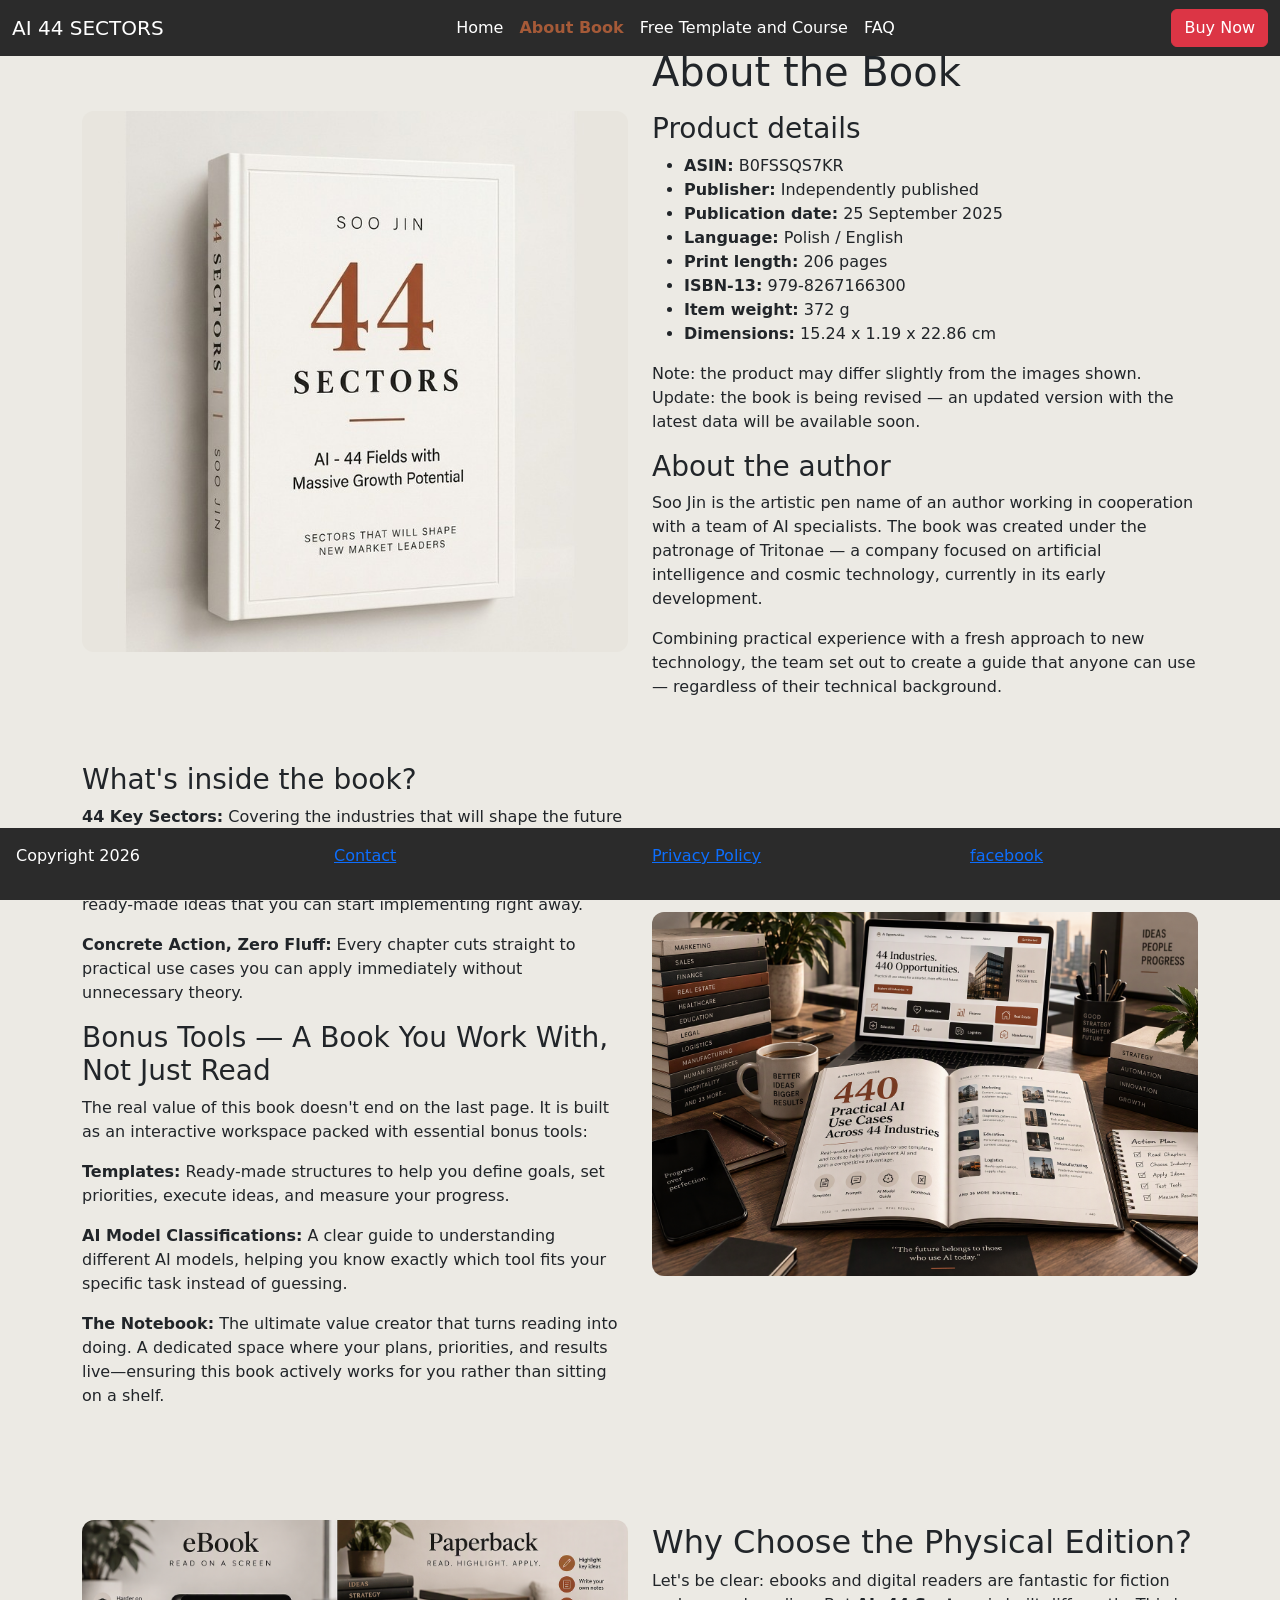
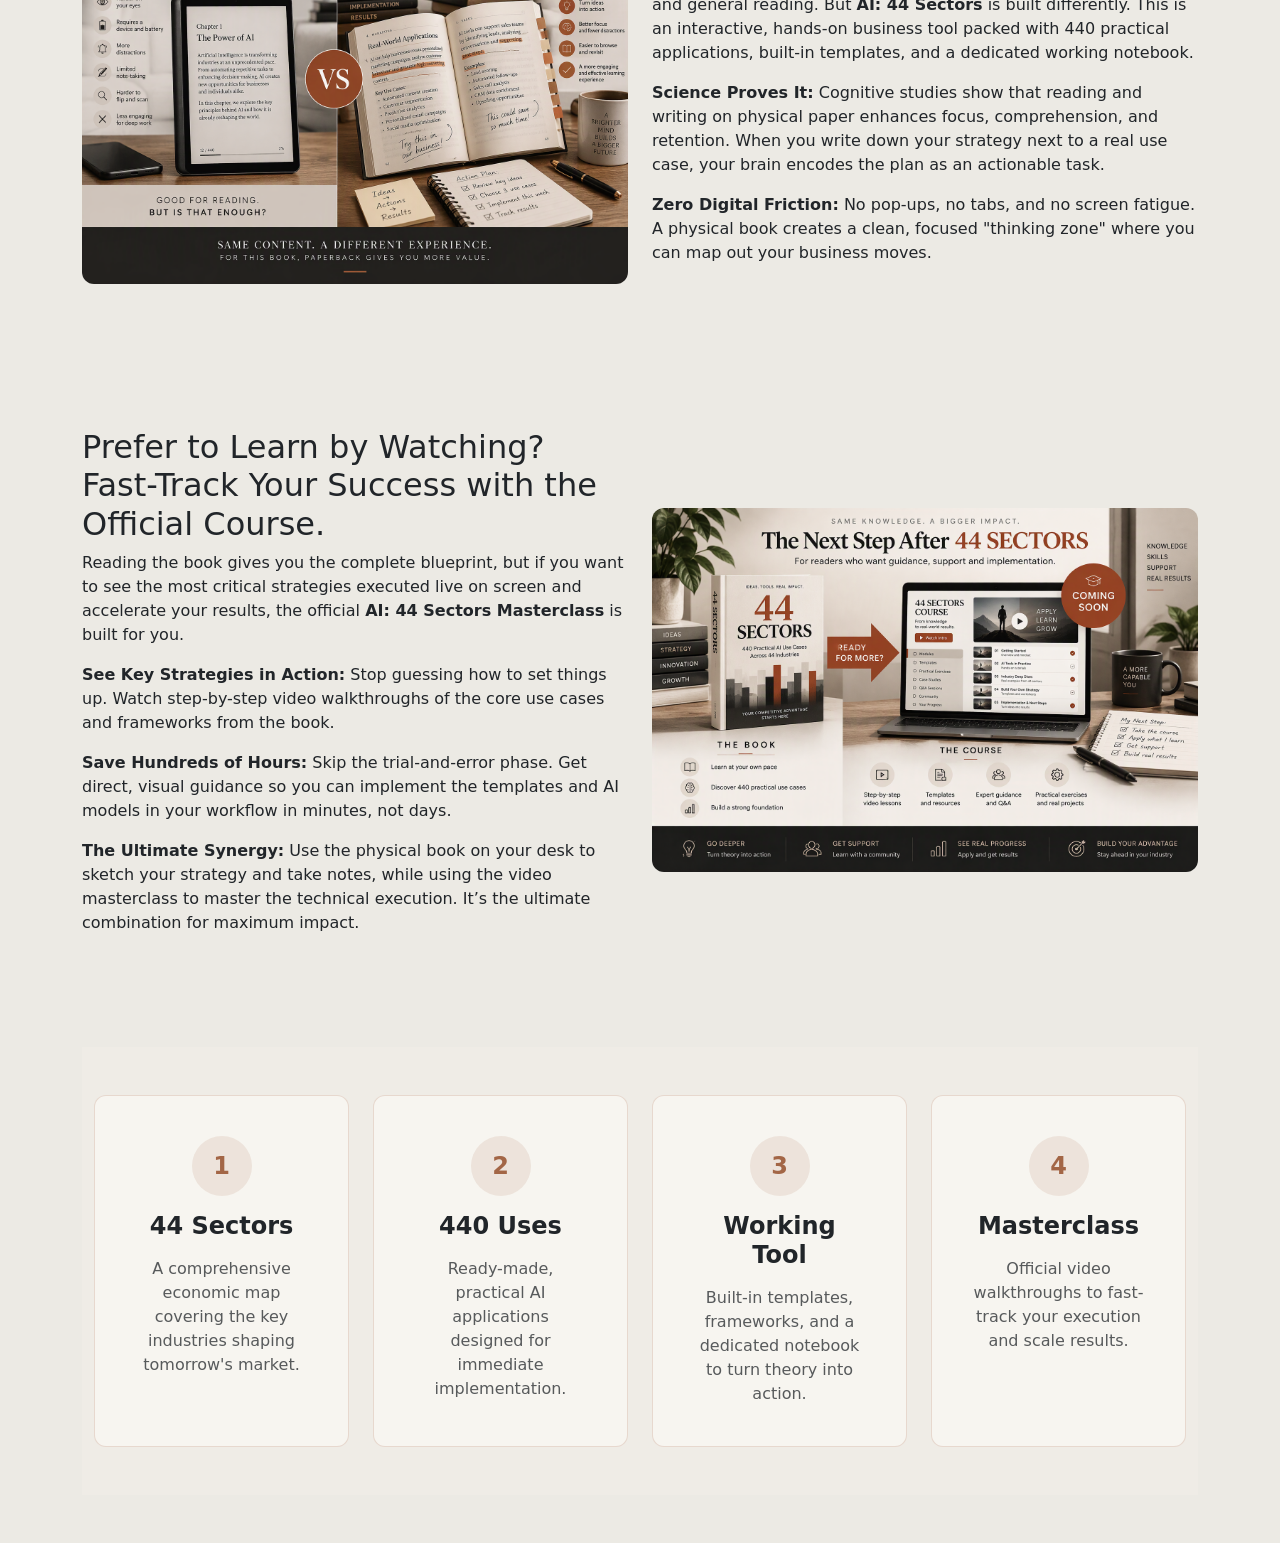
==== about-book.html @ 949e3b6b "add website with subpages" ====
<!doctype html>
<html lang="en">
  <head>
    <meta charset="utf-8" />
    <meta name="viewport" content="width=device-width, initial-scale=1" />
    <title>44 Sectors</title>
    <link rel="stylesheet" href="assets/css/style.css">
    <link href="https://cdn.jsdelivr.net/npm/bootstrap@5.3.9/dist/css/bootstrap.min.css" rel="stylesheet">
    <link rel="stylesheet" href="assets/css/style.css">
  </head>
  <body>
    <header>
      <!-- this is the header of nav bootstrap-->
      <nav class="navbar navbar-expand-lg fixed-top navbar">
        <div class="container-fluid">
          <a class="navbar-brand" href="#">AI 44 SECTORS</a>
          <button
            class="navbar-toggler"
            type="button"
            data-bs-toggle="collapse"
            data-bs-target="#navbarNavAltMarkup"
            aria-controls="navbarNavAltMarkup"
            aria-expanded="false"
            aria-label="Toggle navigation"
          >
            <span class="navbar-toggler-icon"></span>
          </button>
          
          
          <div class="collapse navbar-collapse" id="navbarNavAltMarkup">
            <div class="navbar-nav mx-auto">
              <a class="nav-link" aria-current="page" href="index.html">Home</a>
              <a class="nav-link active" href="about-book.html">About Book</a>
              <a class="nav-link" href="free-template.html">Free Template and Course</a>
              <a class="nav-link" href="faq.html">FAQ</a>
              
            </div>
            <a class="btn btn-danger" href="buynow.html">Buy Now</a>
          </div>
        </div>
      </nav>
    </header>
    <!-- section -->
    <main class="container hero py-5">

  <div class="row align-items-center mb-5">
    <div class="col-12 col-md-6 text-center">
      <img src="assets/images/book777.jpg" alt="44 Sectors" class="hero-img book-zoom rogi-rogi" />
    </div>
    <div class="col-12 col-md-6">
      <h1 class="mb-3">About the Book</h1>
      <h3>Product details</h3>
    <ul class="book-details">
      <li><strong>ASIN:</strong> B0FSSQS7KR</li>
      <li><strong>Publisher:</strong> Independently published</li>
      <li><strong>Publication date:</strong> 25 September 2025</li>
      <li><strong>Language:</strong> Polish / English</li>
      <li><strong>Print length:</strong> 206 pages</li>
      <li><strong>ISBN-13:</strong> 979-8267166300</li>
      <li><strong>Item weight:</strong> 372 g</li>
      <li><strong>Dimensions:</strong> 15.24 x 1.19 x 22.86 cm</li>
    </ul>
    <p class="product-note">
      Note: the product may differ slightly from the images shown. Update: the book
      is being revised — an updated version with the latest data will be available soon.
    </p>
    <h3>About the author</h3>
    <p>
      Soo Jin is the artistic pen name of an author working in cooperation with
      a team of AI specialists. The book was created under the patronage of
      Tritonae — a company focused on artificial intelligence and cosmic
      technology, currently in its early development.
    </p>
    <p>
      Combining practical experience with a fresh approach to new technology,
      the team set out to create a guide that anyone can use — regardless of
      their technical background.
    </p>
    </div>
  </div>

  <!-- BLOK 2: tekst lewo, zdjęcie prawo -->
  <div class="row align-items-center mb-5">
    <div class="col-12 col-md-6 order-2 order-md-1">
      <h3>What's inside the book?</h3>
      <p>
        <strong>44 Key Sectors:</strong> Covering the industries that will shape the
        future and define tomorrow's market leaders.
      </p>
      <p>
        <strong>10 Practical Applications per Sector:</strong> Giving you a total of
        440 ready-made ideas that you can start implementing right away.
      </p>
      <p>
        <strong>Concrete Action, Zero Fluff:</strong> Every chapter cuts straight to
        practical use cases you can apply immediately without unnecessary theory.
      </p>
      <h3>Bonus Tools — A Book You Work With, Not Just Read</h3>
      <p>
        The real value of this book doesn't end on the last page. It is built as an
        interactive workspace packed with essential bonus tools:
      </p>
      <p>
        <strong>Templates:</strong> Ready-made structures to help you define goals,
        set priorities, execute ideas, and measure your progress.
      </p>
      <p>
        <strong>AI Model Classifications:</strong> A clear guide to understanding
        different AI models, helping you know exactly which tool fits your specific
        task instead of guessing.
      </p>
      <p>
        <strong>The Notebook:</strong> The ultimate value creator that turns reading
        into doing. A dedicated space where your plans, priorities, and results
        live—ensuring this book actively works for you rather than sitting on a shelf.
      </p>
    </div>
    <div class="col-12 col-md-6 order-1 order-md-2 text-center">
      <img src="assets/images/book2.png" alt="44 Sectors" class="hero-img book-zoom rogi-rogi" />
    </div>
  </div>

  <!-- BLOK 3: zdjęcie lewo, tekst prawo -->
  <div class="row align-items-center mt-5 mb-5 custom-block">
    <div class="col-12 col-md-6 text-center">
      <img src="assets/images/book3.png" alt="44 Sectors" class="hero-img book-zoom rogi-rogi" />
    </div>
    <div class="col-12 col-md-6">
      <h2>Why Choose the Physical Edition?</h2>
      <p>
        Let's be clear: ebooks and digital readers are fantastic for fiction and general reading. But <strong>AI: 44 Sectors</strong> is built differently. This is an interactive, hands-on business tool packed with 440 practical applications, built-in templates, and a dedicated working notebook.
      </p>
      <p>
        <strong>Science Proves It:</strong> Cognitive studies show that reading and writing on physical paper enhances focus, comprehension, and retention. When you write down your strategy next to a real use case, your brain encodes the plan as an actionable task.
      </p>
      <p>
        <strong>Zero Digital Friction:</strong> No pop-ups, no tabs, and no screen fatigue. A physical book creates a clean, focused "thinking zone" where you can map out your business moves.
      </p>
    </div>
  </div>

  <!-- BLOK 4: tekst lewo, zdjęcie prawo -->

  <div class="row align-items-center mt-5 mb-5 custom-block">
    <div class="col-12 col-md-6 order-2 order-md-1">
      <h2>Prefer to Learn by Watching? Fast-Track Your Success with the Official Course.</h2>
      <p>
        Reading the book gives you the complete blueprint, but if you want to see the most critical strategies executed live on screen and accelerate your results, the official <strong>AI: 44 Sectors Masterclass</strong> is built for you.
      </p>
      <p>
        <strong>See Key Strategies in Action:</strong> Stop guessing how to set things up. Watch step-by-step video walkthroughs of the core use cases and frameworks from the book.
      </p>
      <p>
        <strong>Save Hundreds of Hours:</strong> Skip the trial-and-error phase. Get direct, visual guidance so you can implement the templates and AI models in your workflow in minutes, not days.
      </p>
      <p>
        <strong>The Ultimate Synergy:</strong> Use the physical book on your desk to sketch your strategy and take notes, while using the video masterclass to master the technical execution. It’s the ultimate combination for maximum impact.
      </p>
    </div>
    <div class="col-12 col-md-6 order-1 order-md-2 text-center">
      <img src="assets/images/book4.png" alt="44 Sectors" class="hero-img book-zoom rogi-rogi" />
    </div>
  </div>

  <!-- 4 SEKCJE NA DOLE -->
  <section class="py-5" style="background-color: #efece6;">
  <div class="container">
    <div class="row g-4">
      
      <!-- Box 1 -->
      <div class="col-12 col-md-6 col-lg-3">
        <div class="card h-100 custom-feature-card text-center p-4">
          <div class="card-body d-flex flex-column align-items-center">
            <div class="icon-wrapper mb-3 fs-4 fw-bold">
             1
            </div>
            <h3 class="h4 fw-bold mb-3 text-dark">44 Sectors</h3>
            <p class="card-text text-muted mb-0">
              A comprehensive economic map covering the key industries shaping tomorrow's market.
            </p>
          </div>
        </div>
      </div>

      <!-- Box 2 -->
      <div class="col-12 col-md-6 col-lg-3">
        <div class="card h-100 custom-feature-card text-center p-4">
          <div class="card-body d-flex flex-column align-items-center">
            <div class="icon-wrapper mb-3 fs-4 fw-bold">
              2
            </div>
            <h3 class="h4 fw-bold mb-3 text-dark">440 Uses</h3>
            <p class="card-text text-muted mb-0">
              Ready-made, practical AI applications designed for immediate implementation.
            </p>
          </div>
        </div>
      </div>

      <!-- Box 3 -->
      <div class="col-12 col-md-6 col-lg-3">
        <div class="card h-100 custom-feature-card text-center p-4">
          <div class="card-body d-flex flex-column align-items-center">
            <div class="icon-wrapper mb-3 fs-4 fw-bold">
              3
            </div>
            <h3 class="h4 fw-bold mb-3 text-dark">Working Tool</h3>
            <p class="card-text text-muted mb-0">
              Built-in templates, frameworks, and a dedicated notebook to turn theory into action.
            </p>
          </div>
        </div>
      </div>

      <!-- Box 4 -->
      <div class="col-12 col-md-6 col-lg-3">
        <div class="card h-100 custom-feature-card text-center p-4">
          <div class="card-body d-flex flex-column align-items-center">
            <div class="icon-wrapper mb-3 fs-4 fw-bold">
              4
            </div>
            <h3 class="h4 fw-bold mb-3 text-dark">Masterclass</h3>
            <p class="card-text text-muted mb-0">
              Official video walkthroughs to fast-track your execution and scale results.
            </p>
          </div>
        </div>
      </div>

    </div>
  </div>
</section>

</main>
 

<footer class="footer fixed-bottom">
  <div class="container-fluid p-3">
    <div class="row">
      <div class="col-12 col-md-3"><p>Copyright 2026</p></div>
      <div class="col-12 col-md-3"><p><a href="free-template.html">Contact</a></p></div>
      <div class="col-12 col-md-3"><p><a href="privacypolicy.html">Privacy Policy</a></p></div>
      <div class="col-12 col-md-3"><p><a href="https://facebook.com" target="_blank">facebook</a></p></div>
    </div>
  </div>
</footer>
    <script
      src="https://cdn.jsdelivr.net/npm/bootstrap@5.3.9/dist/js/bootstrap.bundle.min.js"
      integrity="sha384-WyOxWvTyr1QaMPfiPJSv76iReVthorl5uWlFtZPyK0IEB0hGzo9y5Bp9mYanr8Bu"
      crossorigin="anonymous"
    ></script>

  </body>
</html>
---- assets/css/style.css ----
html,
body {
  background: #ECEAE4;
}

body {
  min-height: 100vh;
  display: flex;
  flex-direction: column;
}

/* Navbar */
.navbar {
  --bs-navbar-color: #fff;
  --bs-navbar-brand-color: #fff;
  --bs-navbar-hover-color: #A55A38;
  --bs-navbar-disabled-color: #8a8a8a;
  --bs-navbar-active-color: #fff;  
  background: #2B2B2B;
}
/*logo*/
.navbar-brand,
.navbar-brand:hover,
.navbar-brand:focus {
  color: #fff !important;
}

.navbar-collapse {
  display: flex;
}

.navbar .nav-link.active {
  color: #A55A38;
  font-weight: 600;
}
/* Main */
main {
  flex: 1;
}
main {
  padding-top: 100px;
}
/* narzie kade to tutajmoze sie przyda to jest seci class hero padding: 20px 0; */ 
.hero {
  background: #ECEAE4;
  
}

.hero-text h1 {
  font-size: 2.1rem;
  font-weight: 700;
  margin-bottom: 1rem;
  color: #2B2B2B;
}

.hero-lead {
  font-size: 1.05rem;
  line-height: 1.5;
  color: #2B2B2B;
  max-width: 520px;
}
/* Carousel for all images */
.carousel-item img {
    width: 100%;
    aspect-ratio: 4 / 3;
    object-fit: cover;
}
/* do okraglych rogow slide nice-rogi */
.nice-rogi {
  border-radius: 12px; /* Zaokrąglenie rogów (dobierz wartość do przycisków, np. 8px - 16px) */
  overflow: hidden;    /* Przycina rogi zdjęcia wewnątrz zaokrąglonego boksu */
}


/* old css for hero imag - just rfor remianing the old code in case of need */
.hero-img {
  width: 100%;
  max-width: 220px-280px;
  height: auto;
}
/* PL: margin-top przesuwa kontener na zewnątrz (tu lekko w górę), a padding zmienia wysokość wewnątrz przycisku */
/* EN (UK): margin-top shifts the container externally (slightly up here), while padding adjusts height inside the button */
.hero-actions {
  margin-top: -8px;
}

.hero-btn {
  padding-top: 8px;
  padding-bottom: 8px;
}


.hero-box1 {
  padding-top: 12px;
  padding-bottom: 12px;
}

.hero-box2 {
  background: #ECEAE4;
  color: #2B2B2B;
  padding-top: 12px;
  padding-bottom: 12px;
}

/* section 1*/
.features {
  background: #ab6a4c;
  color: #fff;
  padding: 60px 0 40px;
}

.feature-icon {
  font-size: 2.5rem;
  line-height: 1;
  margin-bottom: 16px;
}

.features h3 {
  font-size: 1.35rem;
  font-weight: 600;
  margin-bottom: 12px;
}

.features p {
  max-width: 300px;
  margin: 0 auto;
  opacity: 0.9;
}

/* seckia 2*/
.benefits {
  background: #2B2B2B;
  color: #fff;
  padding: 70px 0;
}

.benefits-title {
  text-align: center;
  font-size: 1.8rem;
  font-weight: 600;
  line-height: 1.4;
  margin-bottom: 24px;
}

.benefits-line {
  width: 60px;
  height: 2px;
  background: #fff;
  opacity: 0.7;
  margin: 0 auto 60px;
}

.benefit {
  max-width: 600px;
  margin: 0 auto 55px;
  text-align: center;
}

.benefit:last-child {
  margin-bottom: 0;
}

.benefit-icon {
  font-size: 1.6rem;
  line-height: 1;
  margin-bottom: 18px;
  color: #fff;
  opacity: 0.85;
}

.benefit h3 {
  font-size: 1.3rem;
  font-weight: 600;
  margin-bottom: 16px;
}

.benefit p {
  opacity: 0.85;
  line-height: 1.7;
}

/*sekcja 3 */
.fit {
  background: #ECEAE4;
  color: #2B2B2B;
  padding: 70px 0;
}

.fit-title {
  text-align: center;
  font-size: 1.8rem;
  font-weight: 600;
  line-height: 1.4;
  margin-bottom: 24px;
}

.fit-line {
  width: 60px;
  height: 2px;
  background: #A55A38;
  margin: 0 auto 60px;
}

.fit-icon {
  text-align: center;
  margin-bottom: 24px;
  color: #A55A38;
  font-size: 2.6rem;
  font-weight: 700;
  letter-spacing: 2px;
  line-height: 1;
}

.fit h3 {
  text-align: center;
  font-size: 1.25rem;
  font-weight: 600;
  margin-bottom: 28px;
}

.fit ul {
  max-width: 420px;
  margin: 0 auto;
  padding-left: 20px;
}

.fit li {
  margin-bottom: 14px;
  line-height: 1.6;
}
/* sekcja 4 reviews */
/* Sekcja z opiniami czytelników */

.reviews {
  background: #ECEAE4;
  padding: 60px 0 120px;
}

.reviews-title {
  margin-top: -30px;
  margin-bottom: 40px;
}


.review-card {
  background: #fff;
  border-radius: 24px;
  border-top: 6px solid #A55A38;   /* brązowy pasek u góry karty */
  padding: 40px 30px;
  height: 100%;
  min-height: 420px;               /* wyższe karty */
  box-shadow: 0 6px 22px rgba(0, 0, 0, 0.08);
  display: flex;
  flex-direction: column;
  align-items: center;
}

.review-photo {
  width: 90px;                     /* większe zdjęcie */
  height: 90px;
  border-radius: 50%;
  object-fit: cover;
  border: 3px solid #ab6a4c;       /* brązowa obwódka */
  margin-bottom: 20px;
}

.review-text {
  color: #2B2B2B;
  line-height: 1.7;
  font-size: 1.05rem;
  margin-bottom: 22px;
}

.review-author {
  color: #A55A38;
  font-weight: 700;
  margin: auto 0 0;
}

.review-role {
  color: #2B2B2B;
  font-size: 0.9rem;
  opacity: 0.75;
  margin: 0;
}

/* Sekcja z opiniami czytelników */
.jump-box {
  transition: transform 0.3s ease, 
}


.jump-box:hover {
  /* OPCJA 1: Większe uniesienie w górę (np. zamiast -8px dajesz -16px lub -20px) */
  transform: translateY(-26px);
}


/* Footer */
.footer {
  background: #2B2B2B;
  color: #fff;
}

/* Site Buy NOW */
.buy-section {
  padding-top: 30px;
}


/* About-book */
/* create box3 and box4 custom class for about-book.html , for comp and mobile */
.custom-block {
  padding-top: 24px;
  padding-bottom: 24px;
}

@media (min-width: 768px) {
  .custom-block {
    padding-top: 48px;
    padding-bottom: 48px;
  }
}

/* okragle rogi dla ty 4 zdjec */
.rogi-rogi {
 border-radius: 12px; /* Zaokrąglenie rogów (dobierz wartość do przycisków, np. 8px - 16px) */
  overflow: hidden;    /* Przycina rogi zdjęcia wewnątrz zaokrąglonego boksu */
}

/* Subtle zoom effect for book images */
/* transform – odpowiada za przekształcanie elementu, 
np. powiększanie, 
pomniejszanie, obracanie lub przesuwanie. */

/* scale() – określa skalę elementu. 1.0 oznacza 100% 
(oryginalny rozmiar),
 1.06 oznacza 106% (powiększenie o 6%). */

.book-zoom {
    transition: transform 0.4s ease;
    cursor: pointer;
}

.book-zoom:hover {
    transform: scale(1.06);
}

/* for this 4 box on bottom */
.custom-feature-card {
  background-color: #f7f5f0; /* Nieco jaśniejszy odcień od tła sekcji, daje efekt głębi */
  border: 1px solid rgba(163, 102, 70, 0.2); /* Delikatna ramka w kolorze dolnego paska */
  border-radius: 12px;
  transition: transform 0.3s ease, box-shadow 0.3s ease, border-color 0.3s ease;
}

/* Efekt po najechaniu kursorem */
.custom-feature-card:hover {
  transform: translateY(-6px); /* Płynne uniesienie karty w górę */
  background-color: #ffffff;
  border-color: #a36646; /* Wyraźniejszy brąz/terakota z dolnej sekcji */
  box-shadow: 0 12px 24px rgba(45, 45, 45, 0.08);
}

.icon-wrapper {
  width: 60px;
  height: 60px;
  border-radius: 50%;
  background-color: rgba(163, 102, 70, 0.12); /* Subtelne kółko w kolorze akcentu */
  color: #a36646; /* Kolor samej ikony */
  display: flex;
  align-items: center;
  justify-content: center;
  transition: background-color 0.3s ease, color 0.3s ease;
}

.custom-feature-card:hover .icon-wrapper {
  background-color: #a36646;
  color: #ffffff;
}
---- assets/css/style.css ----
html,
body {
  background: #ECEAE4;
}

body {
  min-height: 100vh;
  display: flex;
  flex-direction: column;
}

/* Navbar */
.navbar {
  --bs-navbar-color: #fff;
  --bs-navbar-brand-color: #fff;
  --bs-navbar-hover-color: #A55A38;
  --bs-navbar-disabled-color: #8a8a8a;
  --bs-navbar-active-color: #fff;  
  background: #2B2B2B;
}
/*logo*/
.navbar-brand,
.navbar-brand:hover,
.navbar-brand:focus {
  color: #fff !important;
}

.navbar-collapse {
  display: flex;
}

.navbar .nav-link.active {
  color: #A55A38;
  font-weight: 600;
}
/* Main */
main {
  flex: 1;
}
main {
  padding-top: 100px;
}
/* narzie kade to tutajmoze sie przyda to jest seci class hero padding: 20px 0; */ 
.hero {
  background: #ECEAE4;
  
}

.hero-text h1 {
  font-size: 2.1rem;
  font-weight: 700;
  margin-bottom: 1rem;
  color: #2B2B2B;
}

.hero-lead {
  font-size: 1.05rem;
  line-height: 1.5;
  color: #2B2B2B;
  max-width: 520px;
}
/* Carousel for all images */
.carousel-item img {
    width: 100%;
    aspect-ratio: 4 / 3;
    object-fit: cover;
}
/* do okraglych rogow slide nice-rogi */
.nice-rogi {
  border-radius: 12px; /* Zaokrąglenie rogów (dobierz wartość do przycisków, np. 8px - 16px) */
  overflow: hidden;    /* Przycina rogi zdjęcia wewnątrz zaokrąglonego boksu */
}


/* old css for hero imag - just rfor remianing the old code in case of need */
.hero-img {
  width: 100%;
  max-width: 220px-280px;
  height: auto;
}
/* PL: margin-top przesuwa kontener na zewnątrz (tu lekko w górę), a padding zmienia wysokość wewnątrz przycisku */
/* EN (UK): margin-top shifts the container externally (slightly up here), while padding adjusts height inside the button */
.hero-actions {
  margin-top: -8px;
}

.hero-btn {
  padding-top: 8px;
  padding-bottom: 8px;
}


.hero-box1 {
  padding-top: 12px;
  padding-bottom: 12px;
}

.hero-box2 {
  background: #ECEAE4;
  color: #2B2B2B;
  padding-top: 12px;
  padding-bottom: 12px;
}

/* section 1*/
.features {
  background: #ab6a4c;
  color: #fff;
  padding: 60px 0 40px;
}

.feature-icon {
  font-size: 2.5rem;
  line-height: 1;
  margin-bottom: 16px;
}

.features h3 {
  font-size: 1.35rem;
  font-weight: 600;
  margin-bottom: 12px;
}

.features p {
  max-width: 300px;
  margin: 0 auto;
  opacity: 0.9;
}

/* seckia 2*/
.benefits {
  background: #2B2B2B;
  color: #fff;
  padding: 70px 0;
}

.benefits-title {
  text-align: center;
  font-size: 1.8rem;
  font-weight: 600;
  line-height: 1.4;
  margin-bottom: 24px;
}

.benefits-line {
  width: 60px;
  height: 2px;
  background: #fff;
  opacity: 0.7;
  margin: 0 auto 60px;
}

.benefit {
  max-width: 600px;
  margin: 0 auto 55px;
  text-align: center;
}

.benefit:last-child {
  margin-bottom: 0;
}

.benefit-icon {
  font-size: 1.6rem;
  line-height: 1;
  margin-bottom: 18px;
  color: #fff;
  opacity: 0.85;
}

.benefit h3 {
  font-size: 1.3rem;
  font-weight: 600;
  margin-bottom: 16px;
}

.benefit p {
  opacity: 0.85;
  line-height: 1.7;
}

/*sekcja 3 */
.fit {
  background: #ECEAE4;
  color: #2B2B2B;
  padding: 70px 0;
}

.fit-title {
  text-align: center;
  font-size: 1.8rem;
  font-weight: 600;
  line-height: 1.4;
  margin-bottom: 24px;
}

.fit-line {
  width: 60px;
  height: 2px;
  background: #A55A38;
  margin: 0 auto 60px;
}

.fit-icon {
  text-align: center;
  margin-bottom: 24px;
  color: #A55A38;
  font-size: 2.6rem;
  font-weight: 700;
  letter-spacing: 2px;
  line-height: 1;
}

.fit h3 {
  text-align: center;
  font-size: 1.25rem;
  font-weight: 600;
  margin-bottom: 28px;
}

.fit ul {
  max-width: 420px;
  margin: 0 auto;
  padding-left: 20px;
}

.fit li {
  margin-bottom: 14px;
  line-height: 1.6;
}
/* sekcja 4 reviews */
/* Sekcja z opiniami czytelników */

.reviews {
  background: #ECEAE4;
  padding: 60px 0 120px;
}

.reviews-title {
  margin-top: -30px;
  margin-bottom: 40px;
}


.review-card {
  background: #fff;
  border-radius: 24px;
  border-top: 6px solid #A55A38;   /* brązowy pasek u góry karty */
  padding: 40px 30px;
  height: 100%;
  min-height: 420px;               /* wyższe karty */
  box-shadow: 0 6px 22px rgba(0, 0, 0, 0.08);
  display: flex;
  flex-direction: column;
  align-items: center;
}

.review-photo {
  width: 90px;                     /* większe zdjęcie */
  height: 90px;
  border-radius: 50%;
  object-fit: cover;
  border: 3px solid #ab6a4c;       /* brązowa obwódka */
  margin-bottom: 20px;
}

.review-text {
  color: #2B2B2B;
  line-height: 1.7;
  font-size: 1.05rem;
  margin-bottom: 22px;
}

.review-author {
  color: #A55A38;
  font-weight: 700;
  margin: auto 0 0;
}

.review-role {
  color: #2B2B2B;
  font-size: 0.9rem;
  opacity: 0.75;
  margin: 0;
}

/* Sekcja z opiniami czytelników */
.jump-box {
  transition: transform 0.3s ease, 
}


.jump-box:hover {
  /* OPCJA 1: Większe uniesienie w górę (np. zamiast -8px dajesz -16px lub -20px) */
  transform: translateY(-26px);
}


/* Footer */
.footer {
  background: #2B2B2B;
  color: #fff;
}

/* Site Buy NOW */
.buy-section {
  padding-top: 30px;
}


/* About-book */
/* create box3 and box4 custom class for about-book.html , for comp and mobile */
.custom-block {
  padding-top: 24px;
  padding-bottom: 24px;
}

@media (min-width: 768px) {
  .custom-block {
    padding-top: 48px;
    padding-bottom: 48px;
  }
}

/* okragle rogi dla ty 4 zdjec */
.rogi-rogi {
 border-radius: 12px; /* Zaokrąglenie rogów (dobierz wartość do przycisków, np. 8px - 16px) */
  overflow: hidden;    /* Przycina rogi zdjęcia wewnątrz zaokrąglonego boksu */
}

/* Subtle zoom effect for book images */
/* transform – odpowiada za przekształcanie elementu, 
np. powiększanie, 
pomniejszanie, obracanie lub przesuwanie. */

/* scale() – określa skalę elementu. 1.0 oznacza 100% 
(oryginalny rozmiar),
 1.06 oznacza 106% (powiększenie o 6%). */

.book-zoom {
    transition: transform 0.4s ease;
    cursor: pointer;
}

.book-zoom:hover {
    transform: scale(1.06);
}

/* for this 4 box on bottom */
.custom-feature-card {
  background-color: #f7f5f0; /* Nieco jaśniejszy odcień od tła sekcji, daje efekt głębi */
  border: 1px solid rgba(163, 102, 70, 0.2); /* Delikatna ramka w kolorze dolnego paska */
  border-radius: 12px;
  transition: transform 0.3s ease, box-shadow 0.3s ease, border-color 0.3s ease;
}

/* Efekt po najechaniu kursorem */
.custom-feature-card:hover {
  transform: translateY(-6px); /* Płynne uniesienie karty w górę */
  background-color: #ffffff;
  border-color: #a36646; /* Wyraźniejszy brąz/terakota z dolnej sekcji */
  box-shadow: 0 12px 24px rgba(45, 45, 45, 0.08);
}

.icon-wrapper {
  width: 60px;
  height: 60px;
  border-radius: 50%;
  background-color: rgba(163, 102, 70, 0.12); /* Subtelne kółko w kolorze akcentu */
  color: #a36646; /* Kolor samej ikony */
  display: flex;
  align-items: center;
  justify-content: center;
  transition: background-color 0.3s ease, color 0.3s ease;
}

.custom-feature-card:hover .icon-wrapper {
  background-color: #a36646;
  color: #ffffff;
}
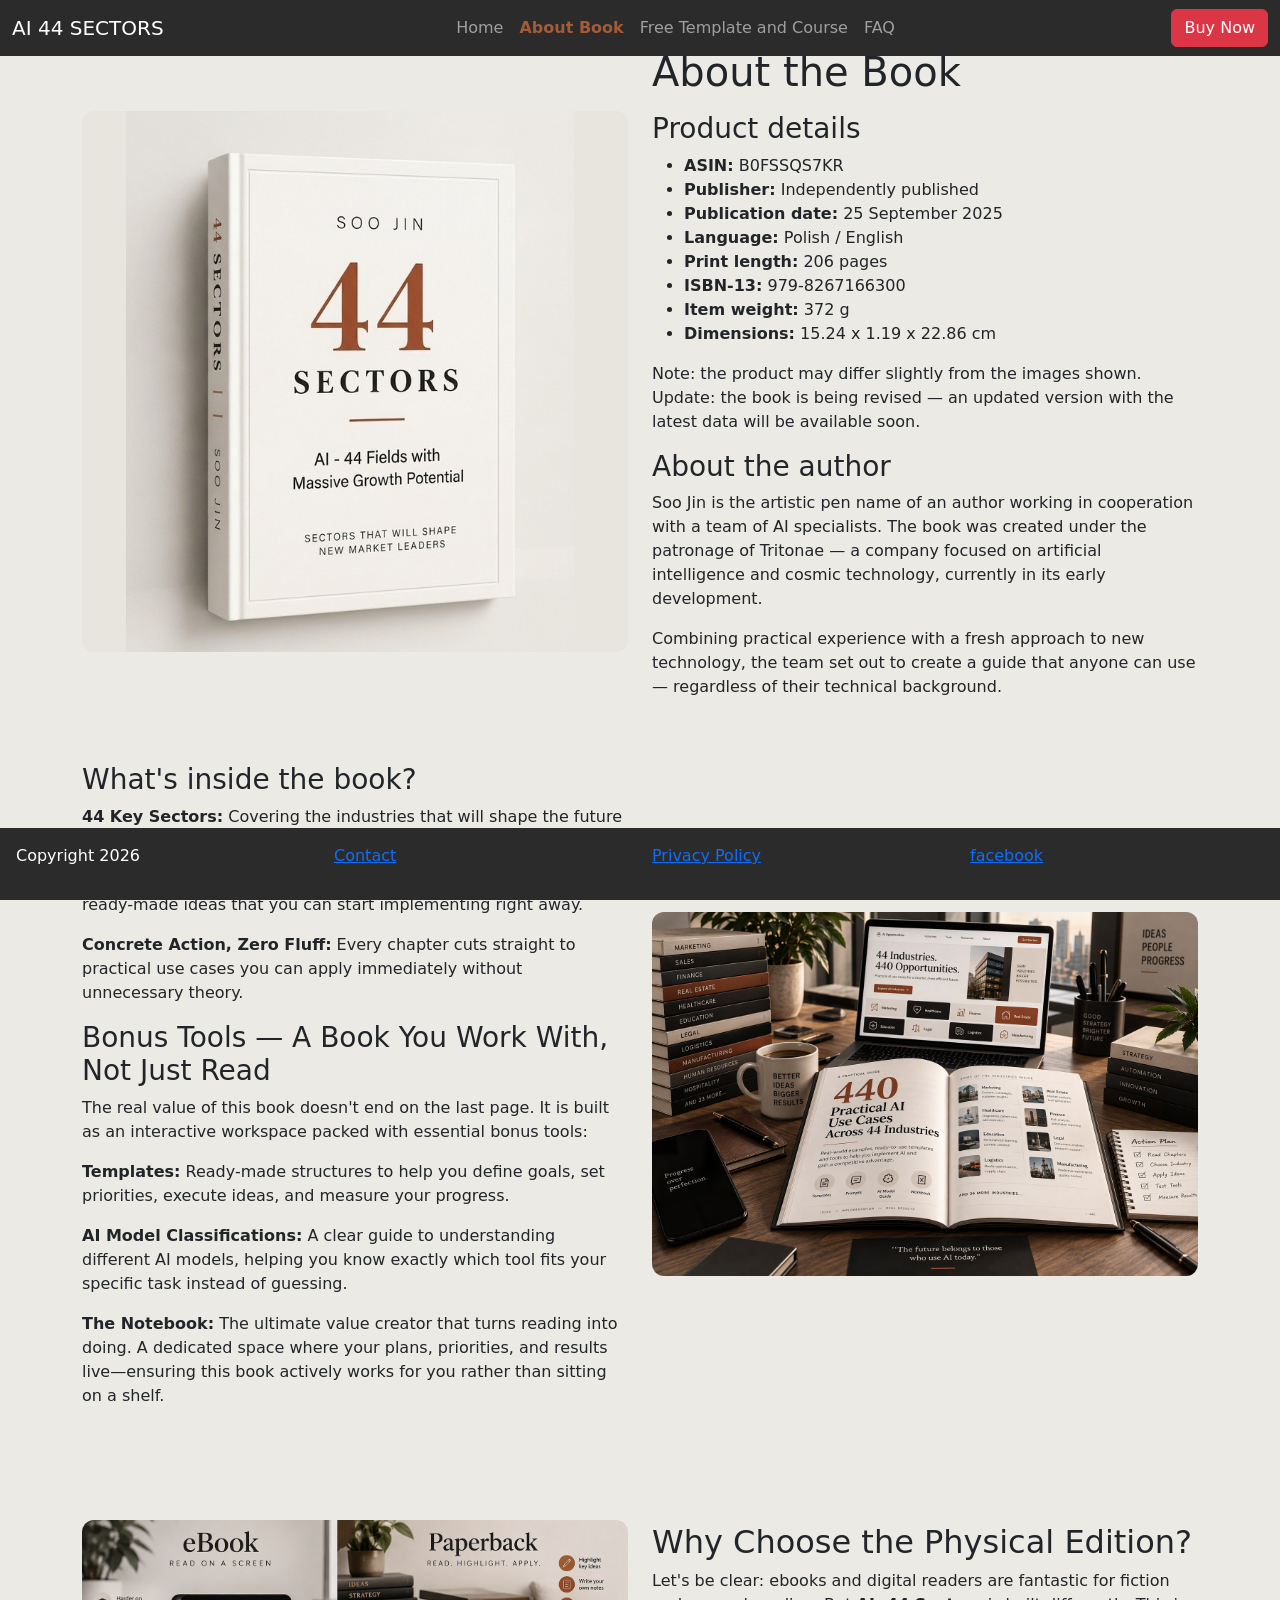
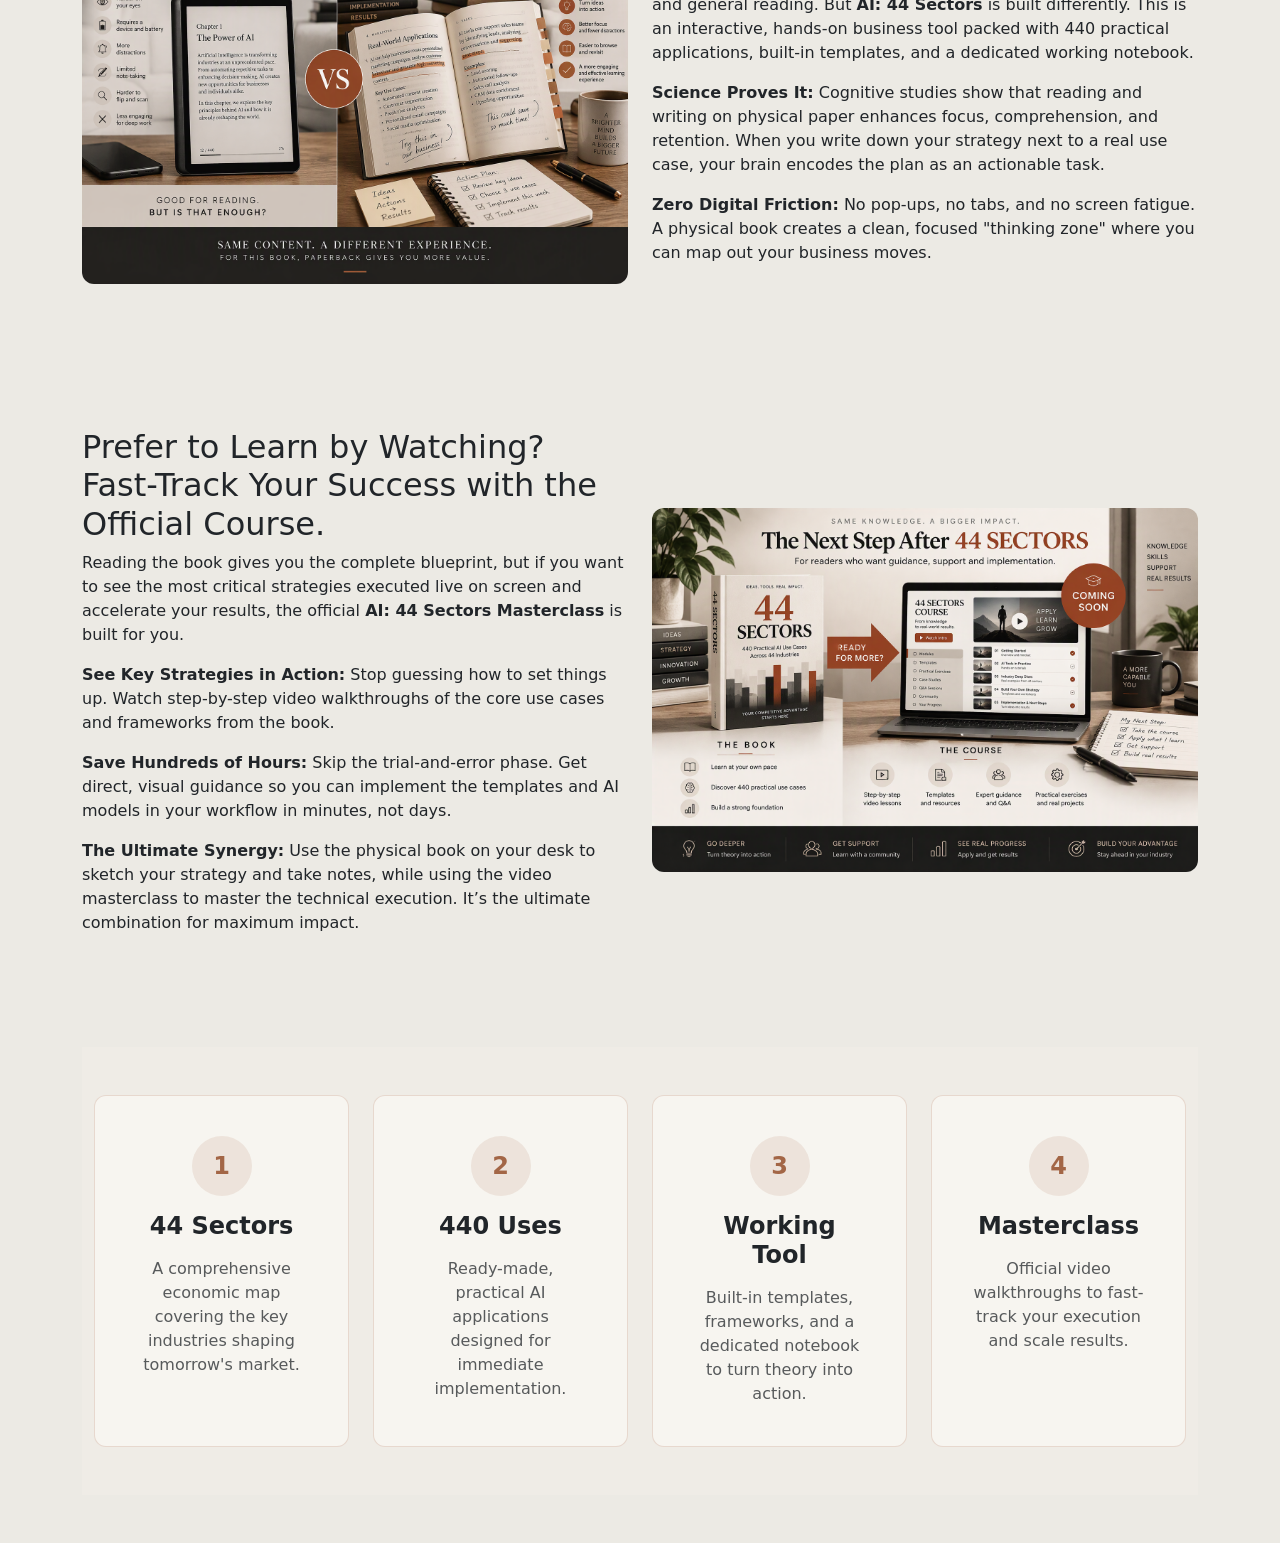
==== commit 06e0288b: "fix padding modile" ====
--- a/about-book.html
+++ b/about-book.html
@@ -11,7 +11,7 @@
   <body>
     <header>
       <!-- this is the header of nav bootstrap-->
-      <nav class="navbar navbar-expand-lg fixed-top navbar">
+      <nav class="navbar navbar-expand-lg fixed-top" data-bs-theme="dark">
         <div class="container-fluid">
           <a class="navbar-brand" href="#">AI 44 SECTORS</a>
           <button
--- a/assets/css/style.css
+++ b/assets/css/style.css
@@ -8,6 +8,20 @@
   display: flex;
   flex-direction: column;
 }
+
+
+@media (max-width: 767.98px) {
+  body {
+    padding-bottom: 120px;
+  }
+}
+/* padding do policy */
+.notice-end {
+  padding-bottom: 20px;
+}
+
+
+
 
 /* Navbar */
 .navbar {
@@ -18,6 +32,7 @@
   --bs-navbar-active-color: #fff;  
   background: #2B2B2B;
 }
+
 /*logo*/
 .navbar-brand,
 .navbar-brand:hover,
@@ -33,17 +48,19 @@
   color: #A55A38;
   font-weight: 600;
 }
+
 /* Main */
 main {
   flex: 1;
 }
+
 main {
   padding-top: 100px;
 }
+
 /* narzie kade to tutajmoze sie przyda to jest seci class hero padding: 20px 0; */ 
 .hero {
   background: #ECEAE4;
-  
 }
 
 .hero-text h1 {
@@ -59,18 +76,19 @@
   color: #2B2B2B;
   max-width: 520px;
 }
+
 /* Carousel for all images */
 .carousel-item img {
-    width: 100%;
-    aspect-ratio: 4 / 3;
-    object-fit: cover;
-}
+  width: 100%;
+  aspect-ratio: 4 / 3;
+  object-fit: cover;
+}
+
 /* do okraglych rogow slide nice-rogi */
 .nice-rogi {
   border-radius: 12px; /* Zaokrąglenie rogów (dobierz wartość do przycisków, np. 8px - 16px) */
   overflow: hidden;    /* Przycina rogi zdjęcia wewnątrz zaokrąglonego boksu */
 }
-
 
 /* old css for hero imag - just rfor remianing the old code in case of need */
 .hero-img {
@@ -78,6 +96,7 @@
   max-width: 220px-280px;
   height: auto;
 }
+
 /* PL: margin-top przesuwa kontener na zewnątrz (tu lekko w górę), a padding zmienia wysokość wewnątrz przycisku */
 /* EN (UK): margin-top shifts the container externally (slightly up here), while padding adjusts height inside the button */
 .hero-actions {
@@ -88,7 +107,6 @@
   padding-top: 8px;
   padding-bottom: 8px;
 }
-
 
 .hero-box1 {
   padding-top: 12px;
@@ -228,9 +246,9 @@
   margin-bottom: 14px;
   line-height: 1.6;
 }
+
 /* sekcja 4 reviews */
 /* Sekcja z opiniami czytelników */
-
 .reviews {
   background: #ECEAE4;
   padding: 60px 0 120px;
@@ -240,7 +258,6 @@
   margin-top: -30px;
   margin-bottom: 40px;
 }
-
 
 .review-card {
   background: #fff;
@@ -286,15 +303,13 @@
 
 /* Sekcja z opiniami czytelników */
 .jump-box {
-  transition: transform 0.3s ease, 
-}
-
+  transition: transform 0.3s ease;
+}
 
 .jump-box:hover {
   /* OPCJA 1: Większe uniesienie w górę (np. zamiast -8px dajesz -16px lub -20px) */
   transform: translateY(-26px);
 }
-
 
 /* Footer */
 .footer {
@@ -306,7 +321,6 @@
 .buy-section {
   padding-top: 30px;
 }
-
 
 /* About-book */
 /* create box3 and box4 custom class for about-book.html , for comp and mobile */
@@ -324,7 +338,7 @@
 
 /* okragle rogi dla ty 4 zdjec */
 .rogi-rogi {
- border-radius: 12px; /* Zaokrąglenie rogów (dobierz wartość do przycisków, np. 8px - 16px) */
+  border-radius: 12px; /* Zaokrąglenie rogów (dobierz wartość do przycisków, np. 8px - 16px) */
   overflow: hidden;    /* Przycina rogi zdjęcia wewnątrz zaokrąglonego boksu */
 }
 
@@ -336,14 +350,13 @@
 /* scale() – określa skalę elementu. 1.0 oznacza 100% 
 (oryginalny rozmiar),
  1.06 oznacza 106% (powiększenie o 6%). */
-
 .book-zoom {
-    transition: transform 0.4s ease;
-    cursor: pointer;
+  transition: transform 0.4s ease;
+  cursor: pointer;
 }
 
 .book-zoom:hover {
-    transform: scale(1.06);
+  transform: scale(1.06);
 }
 
 /* for this 4 box on bottom */
@@ -377,4 +390,4 @@
 .custom-feature-card:hover .icon-wrapper {
   background-color: #a36646;
   color: #ffffff;
-}+}
--- a/assets/css/style.css
+++ b/assets/css/style.css
@@ -8,6 +8,20 @@
   display: flex;
   flex-direction: column;
 }
+
+
+@media (max-width: 767.98px) {
+  body {
+    padding-bottom: 120px;
+  }
+}
+/* padding do policy */
+.notice-end {
+  padding-bottom: 20px;
+}
+
+
+
 
 /* Navbar */
 .navbar {
@@ -18,6 +32,7 @@
   --bs-navbar-active-color: #fff;  
   background: #2B2B2B;
 }
+
 /*logo*/
 .navbar-brand,
 .navbar-brand:hover,
@@ -33,17 +48,19 @@
   color: #A55A38;
   font-weight: 600;
 }
+
 /* Main */
 main {
   flex: 1;
 }
+
 main {
   padding-top: 100px;
 }
+
 /* narzie kade to tutajmoze sie przyda to jest seci class hero padding: 20px 0; */ 
 .hero {
   background: #ECEAE4;
-  
 }
 
 .hero-text h1 {
@@ -59,18 +76,19 @@
   color: #2B2B2B;
   max-width: 520px;
 }
+
 /* Carousel for all images */
 .carousel-item img {
-    width: 100%;
-    aspect-ratio: 4 / 3;
-    object-fit: cover;
-}
+  width: 100%;
+  aspect-ratio: 4 / 3;
+  object-fit: cover;
+}
+
 /* do okraglych rogow slide nice-rogi */
 .nice-rogi {
   border-radius: 12px; /* Zaokrąglenie rogów (dobierz wartość do przycisków, np. 8px - 16px) */
   overflow: hidden;    /* Przycina rogi zdjęcia wewnątrz zaokrąglonego boksu */
 }
-
 
 /* old css for hero imag - just rfor remianing the old code in case of need */
 .hero-img {
@@ -78,6 +96,7 @@
   max-width: 220px-280px;
   height: auto;
 }
+
 /* PL: margin-top przesuwa kontener na zewnątrz (tu lekko w górę), a padding zmienia wysokość wewnątrz przycisku */
 /* EN (UK): margin-top shifts the container externally (slightly up here), while padding adjusts height inside the button */
 .hero-actions {
@@ -88,7 +107,6 @@
   padding-top: 8px;
   padding-bottom: 8px;
 }
-
 
 .hero-box1 {
   padding-top: 12px;
@@ -228,9 +246,9 @@
   margin-bottom: 14px;
   line-height: 1.6;
 }
+
 /* sekcja 4 reviews */
 /* Sekcja z opiniami czytelników */
-
 .reviews {
   background: #ECEAE4;
   padding: 60px 0 120px;
@@ -240,7 +258,6 @@
   margin-top: -30px;
   margin-bottom: 40px;
 }
-
 
 .review-card {
   background: #fff;
@@ -286,15 +303,13 @@
 
 /* Sekcja z opiniami czytelników */
 .jump-box {
-  transition: transform 0.3s ease, 
-}
-
+  transition: transform 0.3s ease;
+}
 
 .jump-box:hover {
   /* OPCJA 1: Większe uniesienie w górę (np. zamiast -8px dajesz -16px lub -20px) */
   transform: translateY(-26px);
 }
-
 
 /* Footer */
 .footer {
@@ -306,7 +321,6 @@
 .buy-section {
   padding-top: 30px;
 }
-
 
 /* About-book */
 /* create box3 and box4 custom class for about-book.html , for comp and mobile */
@@ -324,7 +338,7 @@
 
 /* okragle rogi dla ty 4 zdjec */
 .rogi-rogi {
- border-radius: 12px; /* Zaokrąglenie rogów (dobierz wartość do przycisków, np. 8px - 16px) */
+  border-radius: 12px; /* Zaokrąglenie rogów (dobierz wartość do przycisków, np. 8px - 16px) */
   overflow: hidden;    /* Przycina rogi zdjęcia wewnątrz zaokrąglonego boksu */
 }
 
@@ -336,14 +350,13 @@
 /* scale() – określa skalę elementu. 1.0 oznacza 100% 
 (oryginalny rozmiar),
  1.06 oznacza 106% (powiększenie o 6%). */
-
 .book-zoom {
-    transition: transform 0.4s ease;
-    cursor: pointer;
+  transition: transform 0.4s ease;
+  cursor: pointer;
 }
 
 .book-zoom:hover {
-    transform: scale(1.06);
+  transform: scale(1.06);
 }
 
 /* for this 4 box on bottom */
@@ -377,4 +390,4 @@
 .custom-feature-card:hover .icon-wrapper {
   background-color: #a36646;
   color: #ffffff;
-}+}
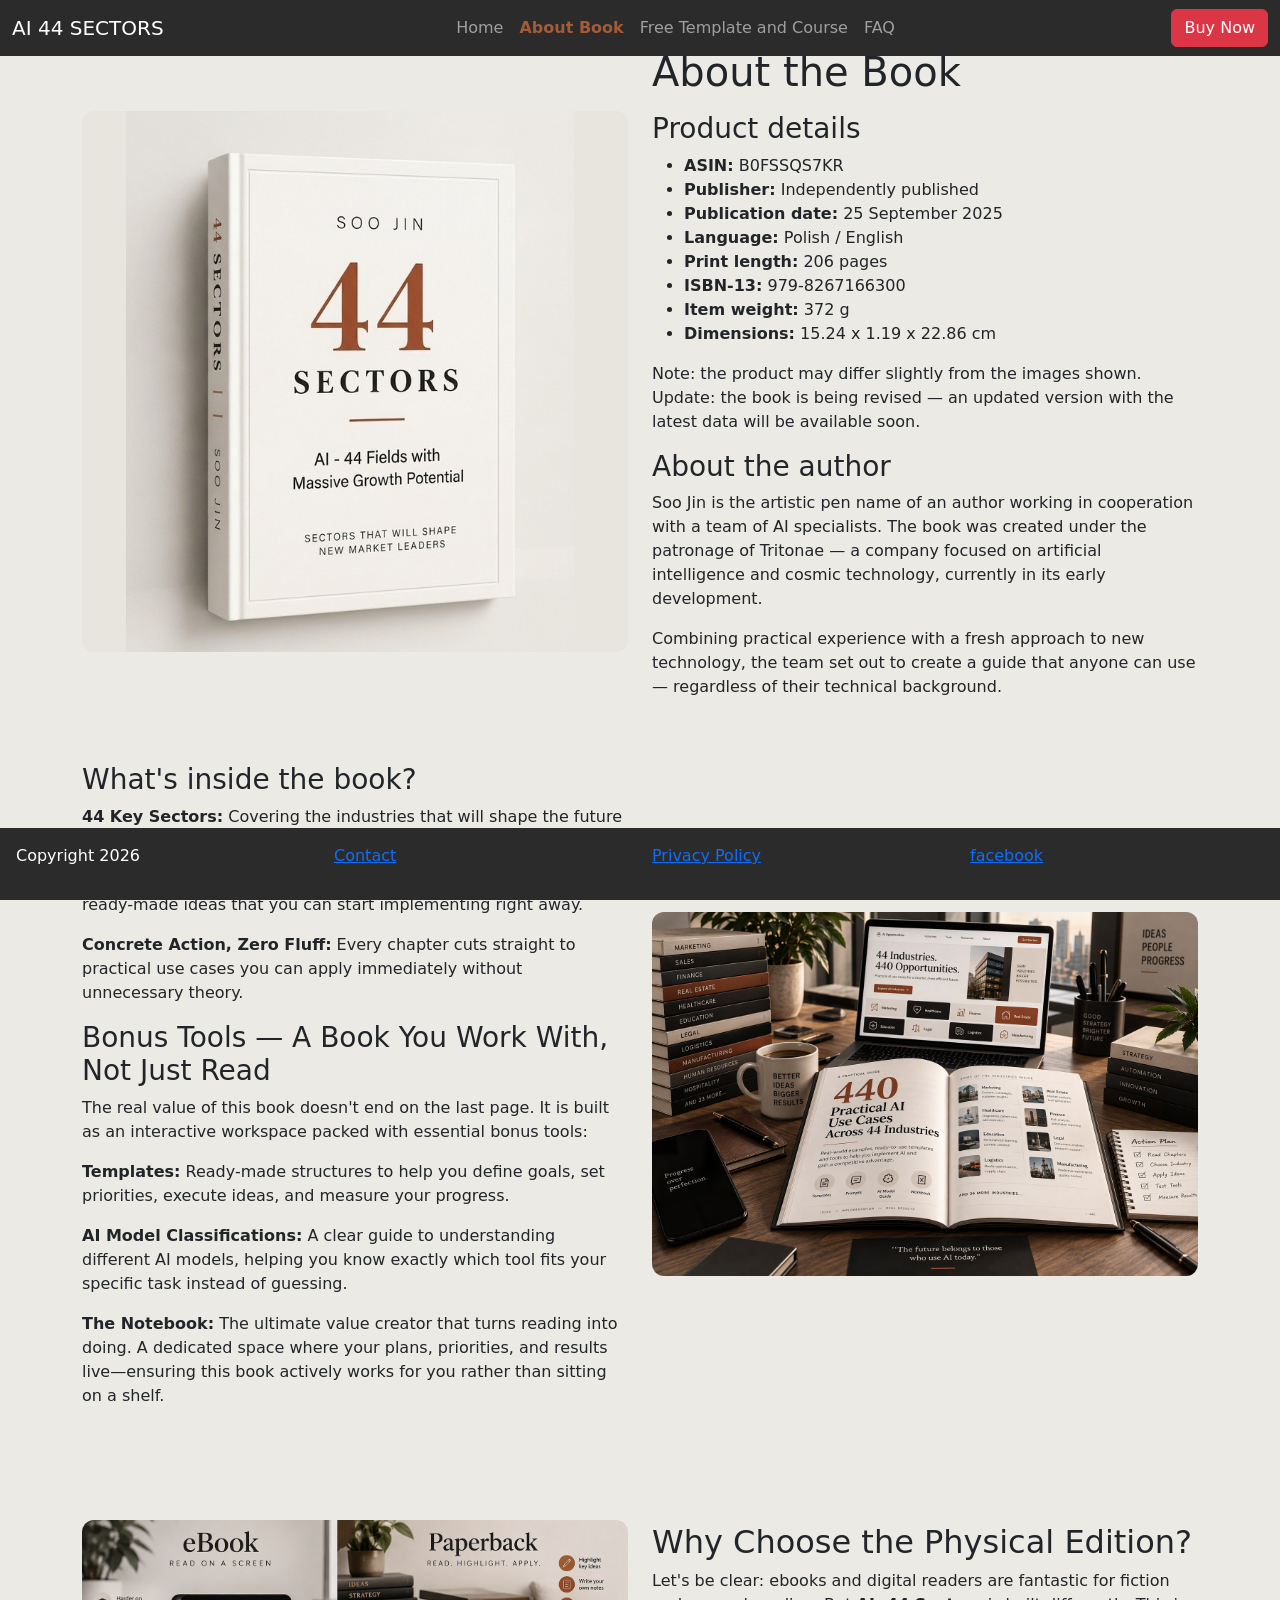
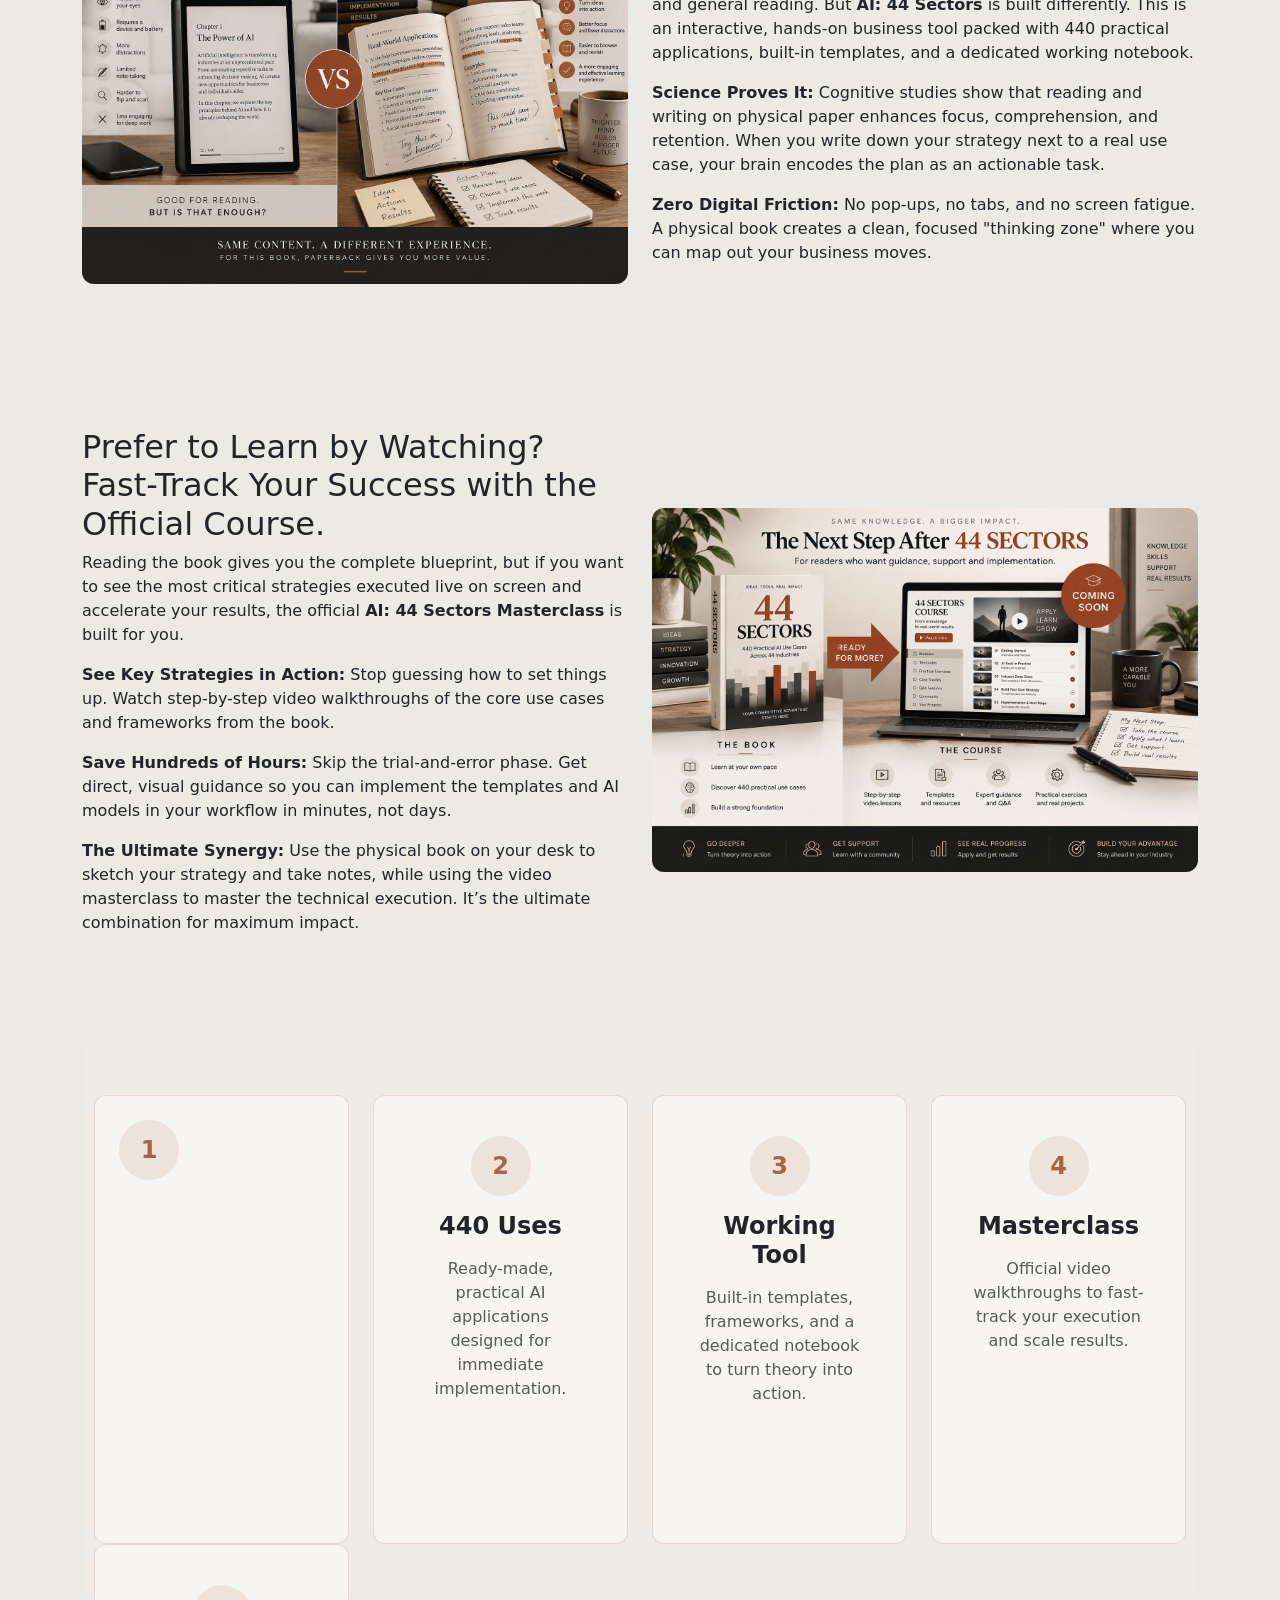
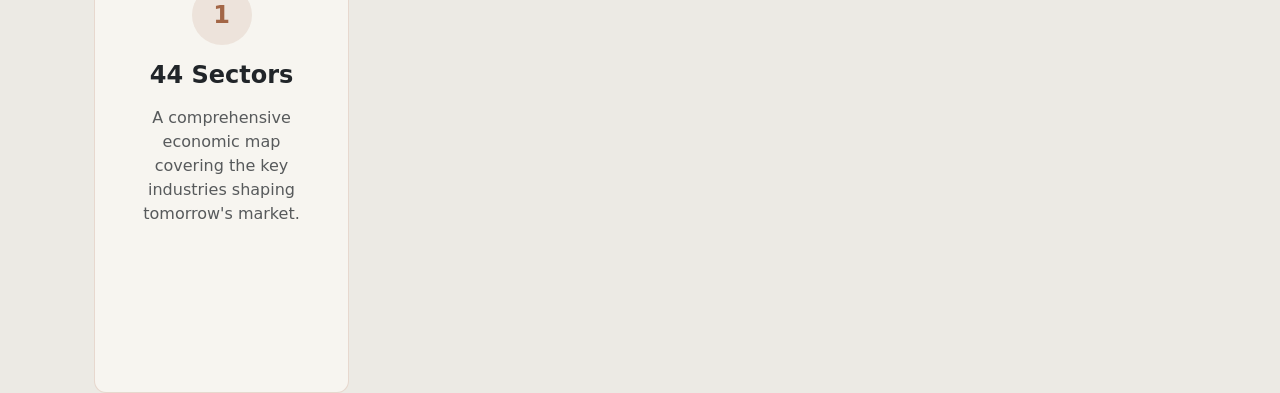
==== commit 6571482c: "add coment to all pages" ====
--- a/about-book.html
+++ b/about-book.html
@@ -1,10 +1,10 @@
 <!doctype html>
 <html lang="en">
   <head>
-    <meta charset="utf-8" />
-    <meta name="viewport" content="width=device-width, initial-scale=1" />
+    <meta charset="utf-8">
+    <meta name="viewport" content="width=device-width, initial-scale=1">
     <title>44 Sectors</title>
-    <link rel="stylesheet" href="assets/css/style.css">
+    
     <link href="https://cdn.jsdelivr.net/npm/bootstrap@5.3.9/dist/css/bootstrap.min.css" rel="stylesheet">
     <link rel="stylesheet" href="assets/css/style.css">
   </head>
@@ -40,13 +40,21 @@
         </div>
       </nav>
     </header>
-    <!-- section -->
+    <!-- Main in about book page -->
+    <!-- adding the loading="lazy" attribute inside the img tags- 4 box -->
     <main class="container hero py-5">
+    <!-- section 1 (box 1 left side - photo) -->
 
   <div class="row align-items-center mb-5">
     <div class="col-12 col-md-6 text-center">
-      <img src="assets/images/book777.jpg" alt="44 Sectors" class="hero-img book-zoom rogi-rogi" />
-    </div>
+      <img src="assets/images/book777.jpg" alt="44 Sectors" class="hero-img book-zoom rogi-rogi" loading="lazy">
+    </div>
+
+    <!-- section 1 (box 2 right side - text) -->
+     <!-- right column of the About Book section: layout (col-12 col-md-6), 
+      spacing (mb-3), and list styling come from Bootstrap (no custom CSS) -->
+      <!-- ul = bullets, ol = numbered list, 
+       li = list item, a = link, p = paragraph, strong = important bold -->
     <div class="col-12 col-md-6">
       <h1 class="mb-3">About the Book</h1>
       <h3>Product details</h3>
@@ -79,7 +87,7 @@
     </div>
   </div>
 
-  <!-- BLOK 2: tekst lewo, zdjęcie prawo -->
+   <!-- section 2  (Box 1 left side - text) -->
   <div class="row align-items-center mb-5">
     <div class="col-12 col-md-6 order-2 order-md-1">
       <h3>What's inside the book?</h3>
@@ -115,16 +123,19 @@
         live—ensuring this book actively works for you rather than sitting on a shelf.
       </p>
     </div>
+
+    <!-- section 2 (box 2 right side - photo) -->
     <div class="col-12 col-md-6 order-1 order-md-2 text-center">
-      <img src="assets/images/book2.png" alt="44 Sectors" class="hero-img book-zoom rogi-rogi" />
-    </div>
-  </div>
-
-  <!-- BLOK 3: zdjęcie lewo, tekst prawo -->
+      <img src="assets/images/book2.png" alt="44 Sectors" class="hero-img book-zoom rogi-rogi" loading="lazy" >
+    </div>
+  </div>
+
+  <!-- section 3 (box 1 left side - photo) -->
   <div class="row align-items-center mt-5 mb-5 custom-block">
     <div class="col-12 col-md-6 text-center">
-      <img src="assets/images/book3.png" alt="44 Sectors" class="hero-img book-zoom rogi-rogi" />
-    </div>
+      <img src="assets/images/book3.png" alt="44 Sectors" class="hero-img book-zoom rogi-rogi" loading="lazy" >
+    </div>
+    <!-- section 3 (box 2 right side - text) -->
     <div class="col-12 col-md-6">
       <h2>Why Choose the Physical Edition?</h2>
       <p>
@@ -139,7 +150,7 @@
     </div>
   </div>
 
-  <!-- BLOK 4: tekst lewo, zdjęcie prawo -->
+  <!-- section 4 (box 1 left side - text) -->
 
   <div class="row align-items-center mt-5 mb-5 custom-block">
     <div class="col-12 col-md-6 order-2 order-md-1">
@@ -157,19 +168,26 @@
         <strong>The Ultimate Synergy:</strong> Use the physical book on your desk to sketch your strategy and take notes, while using the video masterclass to master the technical execution. It’s the ultimate combination for maximum impact.
       </p>
     </div>
+    <!-- section 4 (box 2 right side - photo) -->
     <div class="col-12 col-md-6 order-1 order-md-2 text-center">
-      <img src="assets/images/book4.png" alt="44 Sectors" class="hero-img book-zoom rogi-rogi" />
-    </div>
-  </div>
-
-  <!-- 4 SEKCJE NA DOLE -->
+      <img src="assets/images/book4.png" alt="44 Sectors" class="hero-img book-zoom rogi-rogi" loading="lazy">
+    </div>
+  </div>
+
+  <!-- section 5 = 5 boxes) -->
   <section class="py-5" style="background-color: #efece6;">
   <div class="container">
     <div class="row g-4">
       
       <!-- Box 1 -->
       <div class="col-12 col-md-6 col-lg-3">
-        <div class="card h-100 custom-feature-card text-center p-4">
+        <!-- card = Bootstrap card container; h-100 = 100% height (equal-height cards); 
+         custom-feature-card = custom CSS style; fs-4 = font size scale 1-6 (not left/right alignment) -->
+<div class="card h-100 custom-feature-card text-center p-4">
+  <div class="icon-wrapper mb-3 fs-4 fw-bold">1</div>
+</div>
+        <div class="card h-100 custom-feature-card text-center p-4">
+          <!-- inside the card: vertical layout layers + the circular number badge centered inside -->
           <div class="card-body d-flex flex-column align-items-center">
             <div class="icon-wrapper mb-3 fs-4 fw-bold">
              1
--- a/assets/css/style.css
+++ b/assets/css/style.css
@@ -1,6 +1,18 @@
+/* Root Colour Variables */
+:root {
+  --bg-main: #ECEAE4;
+  --bg-card-light: #f7f5f0;
+  --dark-primary: #2B2B2B;
+  --accent-primary: #A55A38;
+  --accent-secondary: #ab6a4c;
+  --accent-terracotta: #a36646;
+  --text-light: #ffffff;
+  --text-muted: #8a8a8a;
+}
+
 html,
 body {
-  background: #ECEAE4;
+  background: var(--bg-main);
 }
 
 body {
@@ -9,35 +21,32 @@
   flex-direction: column;
 }
 
-
 @media (max-width: 767.98px) {
   body {
     padding-bottom: 120px;
   }
 }
-/* padding do policy */
+
+/* Policy page Policy Notice Padding */
 .notice-end {
   padding-bottom: 20px;
 }
 
-
-
-
-/* Navbar */
+/* index pages Navbar */
 .navbar {
-  --bs-navbar-color: #fff;
-  --bs-navbar-brand-color: #fff;
-  --bs-navbar-hover-color: #A55A38;
-  --bs-navbar-disabled-color: #8a8a8a;
-  --bs-navbar-active-color: #fff;  
-  background: #2B2B2B;
-}
-
-/*logo*/
+  --bs-navbar-color: var(--text-light);
+  --bs-navbar-brand-color: var(--text-light);
+  --bs-navbar-hover-color: var(--accent-primary);
+  --bs-navbar-disabled-color: var(--text-muted);
+  --bs-navbar-active-color: var(--text-light);
+  background: var(--dark-primary);
+}
+
+/* index pages Brand Logo */
 .navbar-brand,
 .navbar-brand:hover,
 .navbar-brand:focus {
-  color: #fff !important;
+  color: var(--text-light) !important;
 }
 
 .navbar-collapse {
@@ -45,60 +54,53 @@
 }
 
 .navbar .nav-link.active {
-  color: #A55A38;
-  font-weight: 600;
-}
-
-/* Main */
+  color: var(--accent-primary);
+  font-weight: 600;
+}
+
+/* Main Content */
 main {
   flex: 1;
-}
-
-main {
   padding-top: 100px;
 }
 
-/* narzie kade to tutajmoze sie przyda to jest seci class hero padding: 20px 0; */ 
+/* Hero Section */
 .hero {
-  background: #ECEAE4;
+  background: var(--bg-main);
 }
 
 .hero-text h1 {
   font-size: 2.1rem;
   font-weight: 700;
   margin-bottom: 1rem;
-  color: #2B2B2B;
+  color: var(--dark-primary);
 }
 
 .hero-lead {
   font-size: 1.05rem;
   line-height: 1.5;
-  color: #2B2B2B;
+  color: var(--dark-primary);
   max-width: 520px;
 }
 
-/* Carousel for all images */
+/* index pages Carousel Images */
 .carousel-item img {
   width: 100%;
   aspect-ratio: 4 / 3;
   object-fit: cover;
 }
 
-/* do okraglych rogow slide nice-rogi */
+/* index pages Rounded Corners for Carousel */
 .nice-rogi {
-  border-radius: 12px; /* Zaokrąglenie rogów (dobierz wartość do przycisków, np. 8px - 16px) */
-  overflow: hidden;    /* Przycina rogi zdjęcia wewnątrz zaokrąglonego boksu */
-}
-
-/* old css for hero imag - just rfor remianing the old code in case of need */
+  border-radius: 12px;
+  overflow: hidden;
+}
+
 .hero-img {
   width: 100%;
-  max-width: 220px-280px;
   height: auto;
 }
 
-/* PL: margin-top przesuwa kontener na zewnątrz (tu lekko w górę), a padding zmienia wysokość wewnątrz przycisku */
-/* EN (UK): margin-top shifts the container externally (slightly up here), while padding adjusts height inside the button */
 .hero-actions {
   margin-top: -8px;
 }
@@ -114,16 +116,16 @@
 }
 
 .hero-box2 {
-  background: #ECEAE4;
-  color: #2B2B2B;
+  background: var(--bg-main);
+  color: var(--dark-primary);
   padding-top: 12px;
   padding-bottom: 12px;
 }
 
-/* section 1*/
+/* index pages Features Section section 1 under main content */
 .features {
-  background: #ab6a4c;
-  color: #fff;
+  background: var(--accent-secondary);
+  color: var(--text-light);
   padding: 60px 0 40px;
 }
 
@@ -145,10 +147,10 @@
   opacity: 0.9;
 }
 
-/* seckia 2*/
+/* index pages Benefits Section, section 2 - with dark background */
 .benefits {
-  background: #2B2B2B;
-  color: #fff;
+  background: var(--dark-primary);
+  color: var(--text-light);
   padding: 70px 0;
 }
 
@@ -163,7 +165,7 @@
 .benefits-line {
   width: 60px;
   height: 2px;
-  background: #fff;
+  background: var(--text-light);
   opacity: 0.7;
   margin: 0 auto 60px;
 }
@@ -182,7 +184,7 @@
   font-size: 1.6rem;
   line-height: 1;
   margin-bottom: 18px;
-  color: #fff;
+  color: var(--text-light);
   opacity: 0.85;
 }
 
@@ -197,10 +199,10 @@
   line-height: 1.7;
 }
 
-/*sekcja 3 */
+/* index pages Fit Section, Section 3 */
 .fit {
-  background: #ECEAE4;
-  color: #2B2B2B;
+  background: var(--bg-main);
+  color: var(--dark-primary);
   padding: 70px 0;
 }
 
@@ -215,14 +217,14 @@
 .fit-line {
   width: 60px;
   height: 2px;
-  background: #A55A38;
+  background: var(--accent-primary);
   margin: 0 auto 60px;
 }
 
 .fit-icon {
   text-align: center;
   margin-bottom: 24px;
-  color: #A55A38;
+  color: var(--accent-primary);
   font-size: 2.6rem;
   font-weight: 700;
   letter-spacing: 2px;
@@ -247,10 +249,9 @@
   line-height: 1.6;
 }
 
-/* sekcja 4 reviews */
-/* Sekcja z opiniami czytelników */
+/* index pages Reviews Section, section 4 */
 .reviews {
-  background: #ECEAE4;
+  background: var(--bg-main);
   padding: 60px 0 120px;
 }
 
@@ -260,12 +261,12 @@
 }
 
 .review-card {
-  background: #fff;
+  background: var(--text-light);
   border-radius: 24px;
-  border-top: 6px solid #A55A38;   /* brązowy pasek u góry karty */
+  border-top: 6px solid var(--accent-primary);
   padding: 40px 30px;
   height: 100%;
-  min-height: 420px;               /* wyższe karty */
+  min-height: 420px;
   box-shadow: 0 6px 22px rgba(0, 0, 0, 0.08);
   display: flex;
   flex-direction: column;
@@ -273,57 +274,55 @@
 }
 
 .review-photo {
-  width: 90px;                     /* większe zdjęcie */
+  width: 90px;
   height: 90px;
   border-radius: 50%;
   object-fit: cover;
-  border: 3px solid #ab6a4c;       /* brązowa obwódka */
+  border: 3px solid var(--accent-secondary);
   margin-bottom: 20px;
 }
 
 .review-text {
-  color: #2B2B2B;
+  color: var(--dark-primary);
   line-height: 1.7;
   font-size: 1.05rem;
   margin-bottom: 22px;
 }
 
 .review-author {
-  color: #A55A38;
+  color: var(--accent-primary);
   font-weight: 700;
   margin: auto 0 0;
 }
 
 .review-role {
-  color: #2B2B2B;
+  color: var(--dark-primary);
   font-size: 0.9rem;
   opacity: 0.75;
   margin: 0;
 }
 
-/* Sekcja z opiniami czytelników */
+/* index pages Card Hover Lift Effect */
 .jump-box {
   transition: transform 0.3s ease;
 }
 
 .jump-box:hover {
-  /* OPCJA 1: Większe uniesienie w górę (np. zamiast -8px dajesz -16px lub -20px) */
   transform: translateY(-26px);
 }
 
 /* Footer */
 .footer {
-  background: #2B2B2B;
-  color: #fff;
-}
-
-/* Site Buy NOW */
+  background: var(--dark-primary);
+  color: var(--text-light);
+}
+
+/* Buy Now Page */
 .buy-section {
   padding-top: 30px;
 }
 
-/* About-book */
-/* create box3 and box4 custom class for about-book.html , for comp and mobile */
+/* About Book Page ABOUT BOOK*/
 .custom-block {
   padding-top: 24px;
   padding-bottom: 24px;
@@ -336,20 +335,12 @@
   }
 }
 
-/* okragle rogi dla ty 4 zdjec */
 .rogi-rogi {
-  border-radius: 12px; /* Zaokrąglenie rogów (dobierz wartość do przycisków, np. 8px - 16px) */
-  overflow: hidden;    /* Przycina rogi zdjęcia wewnątrz zaokrąglonego boksu */
-}
-
-/* Subtle zoom effect for book images */
-/* transform – odpowiada za przekształcanie elementu, 
-np. powiększanie, 
-pomniejszanie, obracanie lub przesuwanie. */
-
-/* scale() – określa skalę elementu. 1.0 oznacza 100% 
-(oryginalny rozmiar),
- 1.06 oznacza 106% (powiększenie o 6%). */
+  border-radius: 12px;
+  overflow: hidden;
+}
+
+/* about book page Zoom Effect for Book Images */
 .book-zoom {
   transition: transform 0.4s ease;
   cursor: pointer;
@@ -359,19 +350,18 @@
   transform: scale(1.06);
 }
 
-/* for this 4 box on bottom */
+/* About book page Bottom Feature Cards */
 .custom-feature-card {
-  background-color: #f7f5f0; /* Nieco jaśniejszy odcień od tła sekcji, daje efekt głębi */
-  border: 1px solid rgba(163, 102, 70, 0.2); /* Delikatna ramka w kolorze dolnego paska */
+  background-color: var(--bg-card-light);
+  border: 1px solid rgba(163, 102, 70, 0.2);
   border-radius: 12px;
   transition: transform 0.3s ease, box-shadow 0.3s ease, border-color 0.3s ease;
 }
 
-/* Efekt po najechaniu kursorem */
 .custom-feature-card:hover {
-  transform: translateY(-6px); /* Płynne uniesienie karty w górę */
-  background-color: #ffffff;
-  border-color: #a36646; /* Wyraźniejszy brąz/terakota z dolnej sekcji */
+  transform: translateY(-6px);
+  background-color: var(--text-light);
+  border-color: var(--accent-terracotta);
   box-shadow: 0 12px 24px rgba(45, 45, 45, 0.08);
 }
 
@@ -379,8 +369,8 @@
   width: 60px;
   height: 60px;
   border-radius: 50%;
-  background-color: rgba(163, 102, 70, 0.12); /* Subtelne kółko w kolorze akcentu */
-  color: #a36646; /* Kolor samej ikony */
+  background-color: rgba(163, 102, 70, 0.12);
+  color: var(--accent-terracotta);
   display: flex;
   align-items: center;
   justify-content: center;
@@ -388,6 +378,6 @@
 }
 
 .custom-feature-card:hover .icon-wrapper {
-  background-color: #a36646;
-  color: #ffffff;
-}
+  background-color: var(--accent-terracotta);
+  color: var(--text-light);
+}
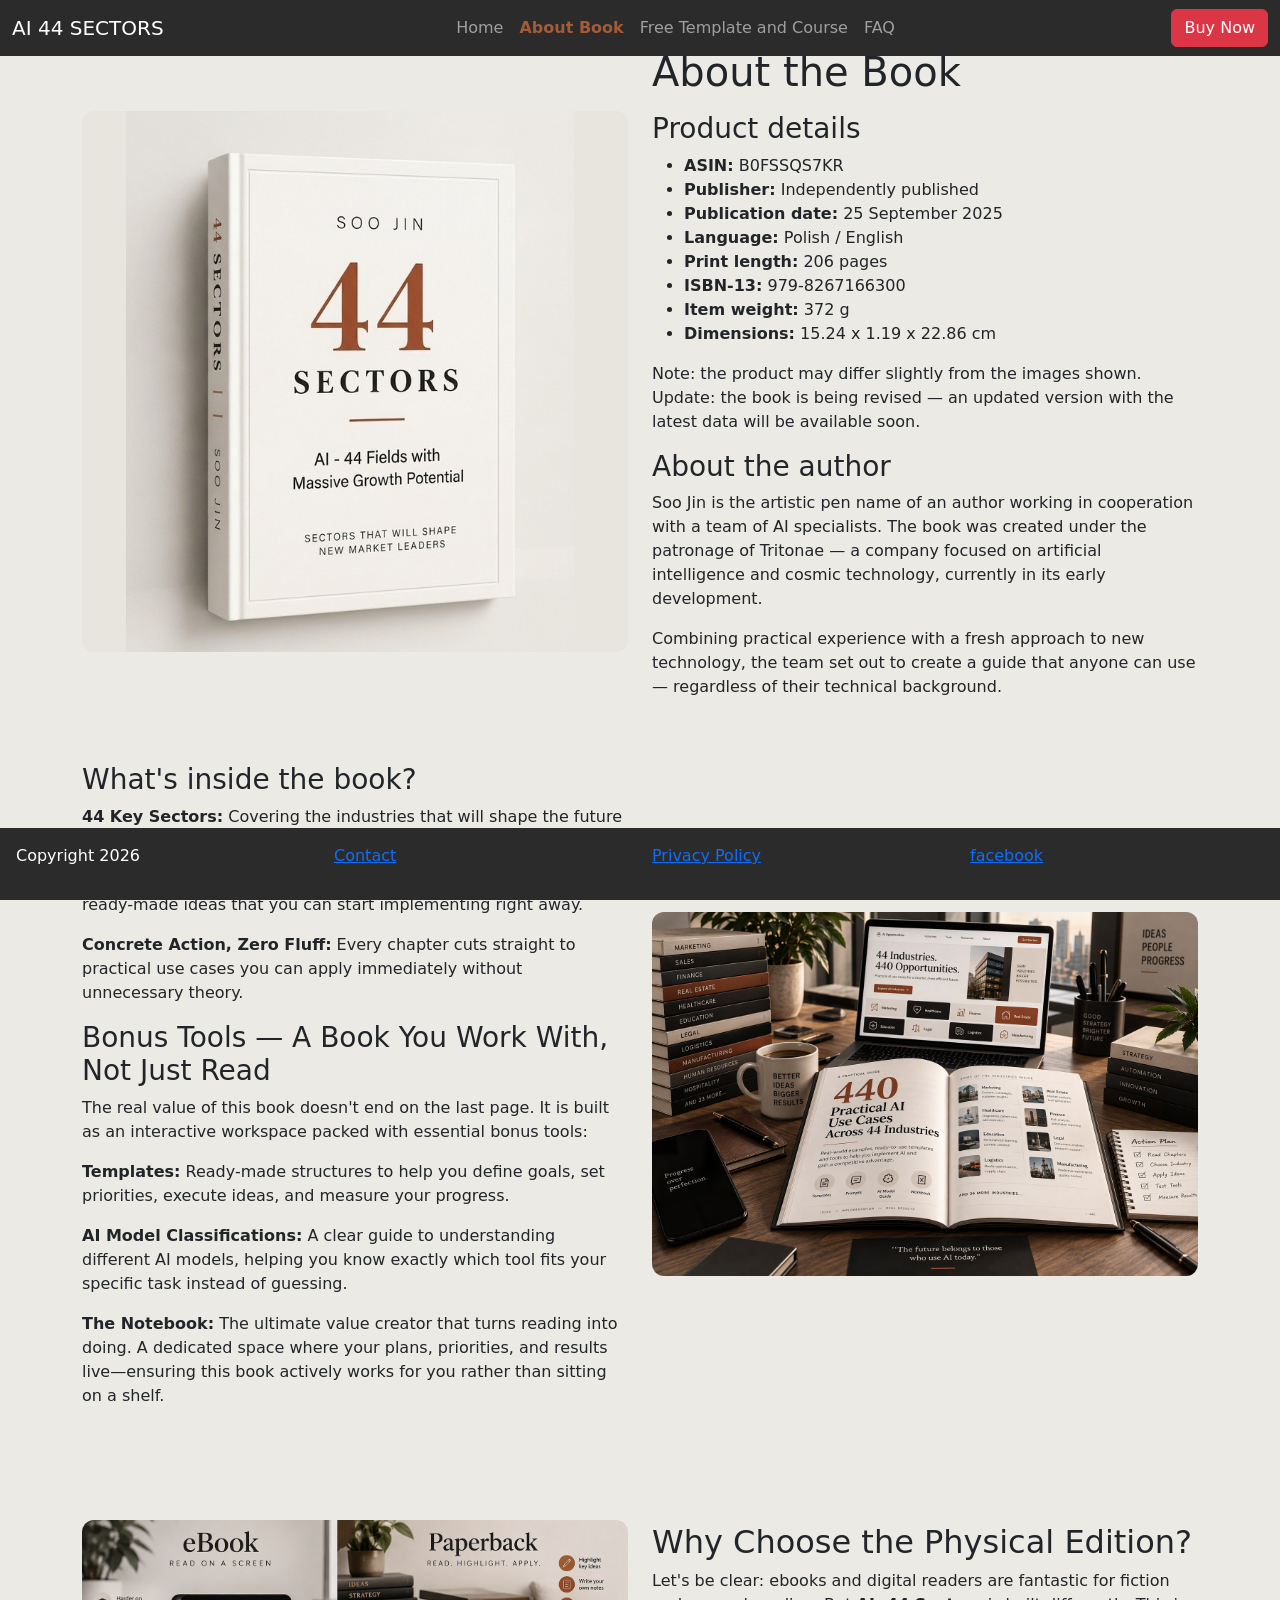
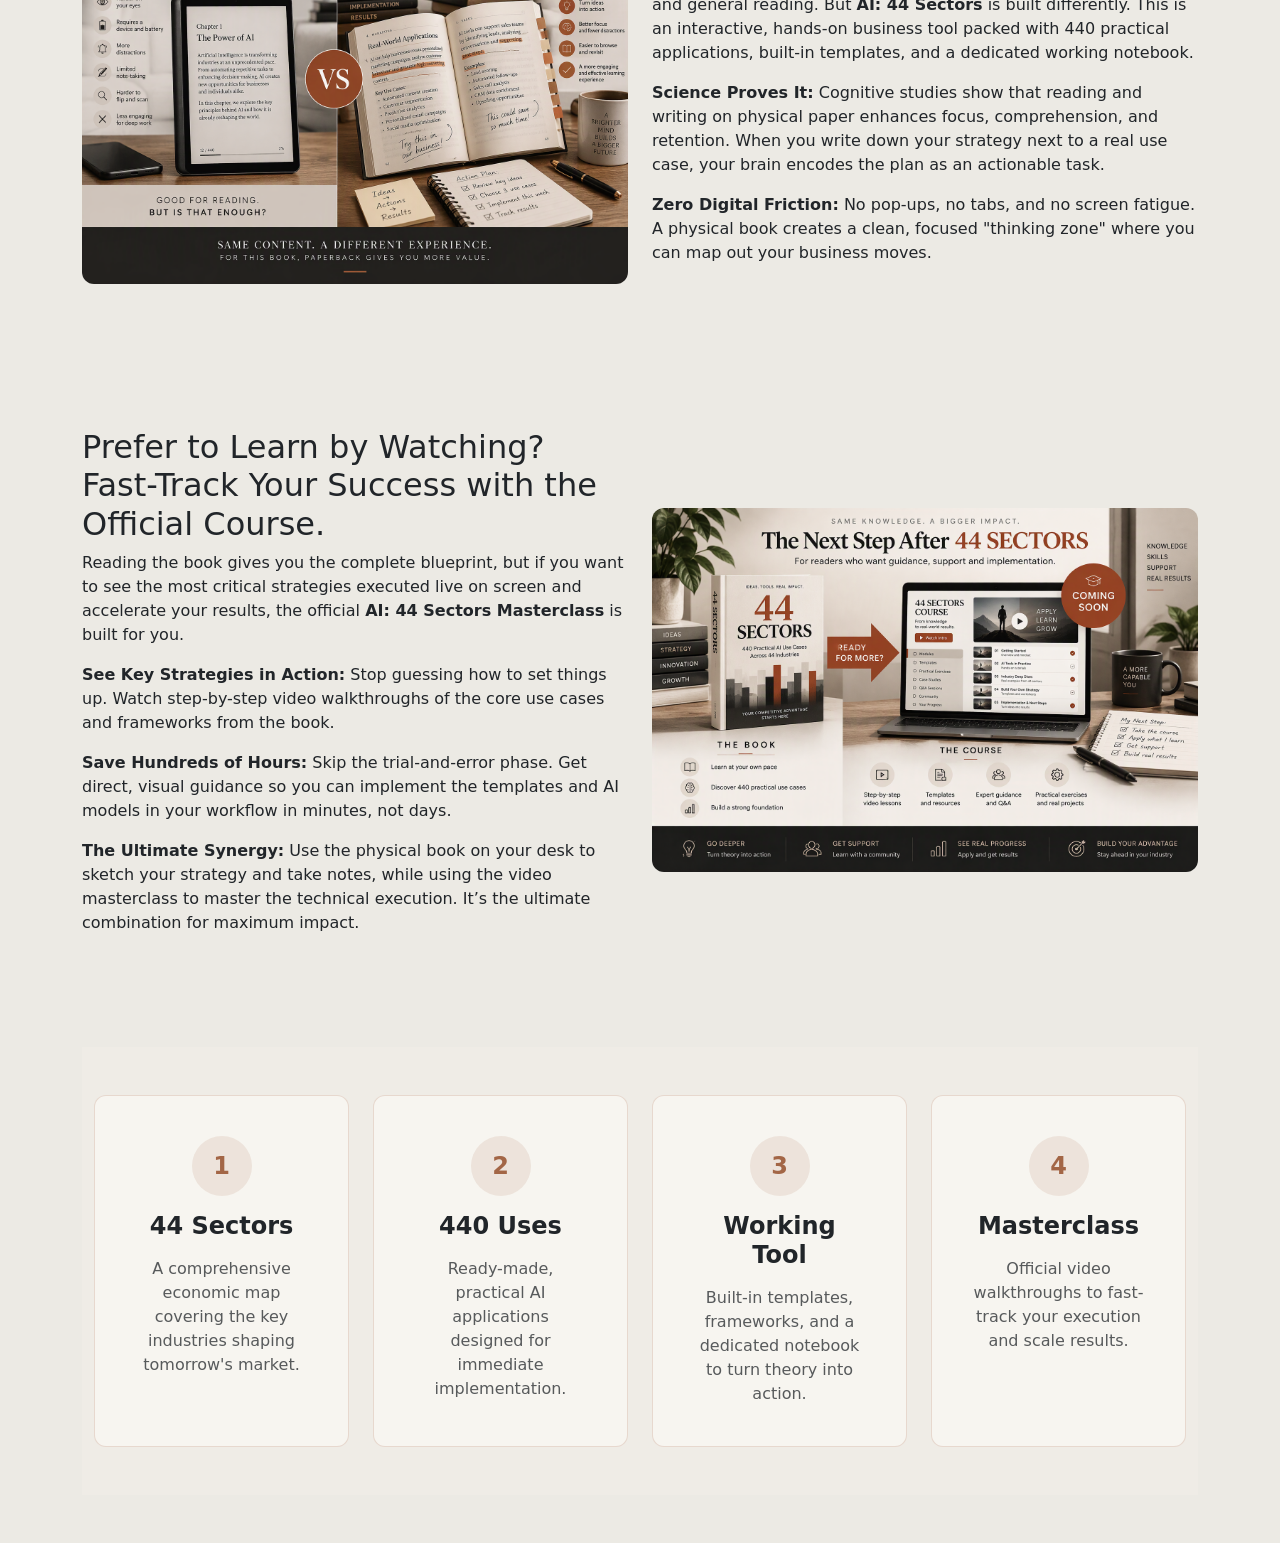
==== commit 0cb150b3: "fiexd double code in about book" ====
--- a/about-book.html
+++ b/about-book.html
@@ -57,7 +57,8 @@
        li = list item, a = link, p = paragraph, strong = important bold -->
     <div class="col-12 col-md-6">
       <h1 class="mb-3">About the Book</h1>
-      <h3>Product details</h3>
+      <!-- fixed error h2-->
+      <h2 class="h3">Product details</h2>
     <ul class="book-details">
       <li><strong>ASIN:</strong> B0FSSQS7KR</li>
       <li><strong>Publisher:</strong> Independently published</li>
@@ -183,9 +184,6 @@
       <div class="col-12 col-md-6 col-lg-3">
         <!-- card = Bootstrap card container; h-100 = 100% height (equal-height cards); 
          custom-feature-card = custom CSS style; fs-4 = font size scale 1-6 (not left/right alignment) -->
-<div class="card h-100 custom-feature-card text-center p-4">
-  <div class="icon-wrapper mb-3 fs-4 fw-bold">1</div>
-</div>
         <div class="card h-100 custom-feature-card text-center p-4">
           <!-- inside the card: vertical layout layers + the circular number badge centered inside -->
           <div class="card-body d-flex flex-column align-items-center">
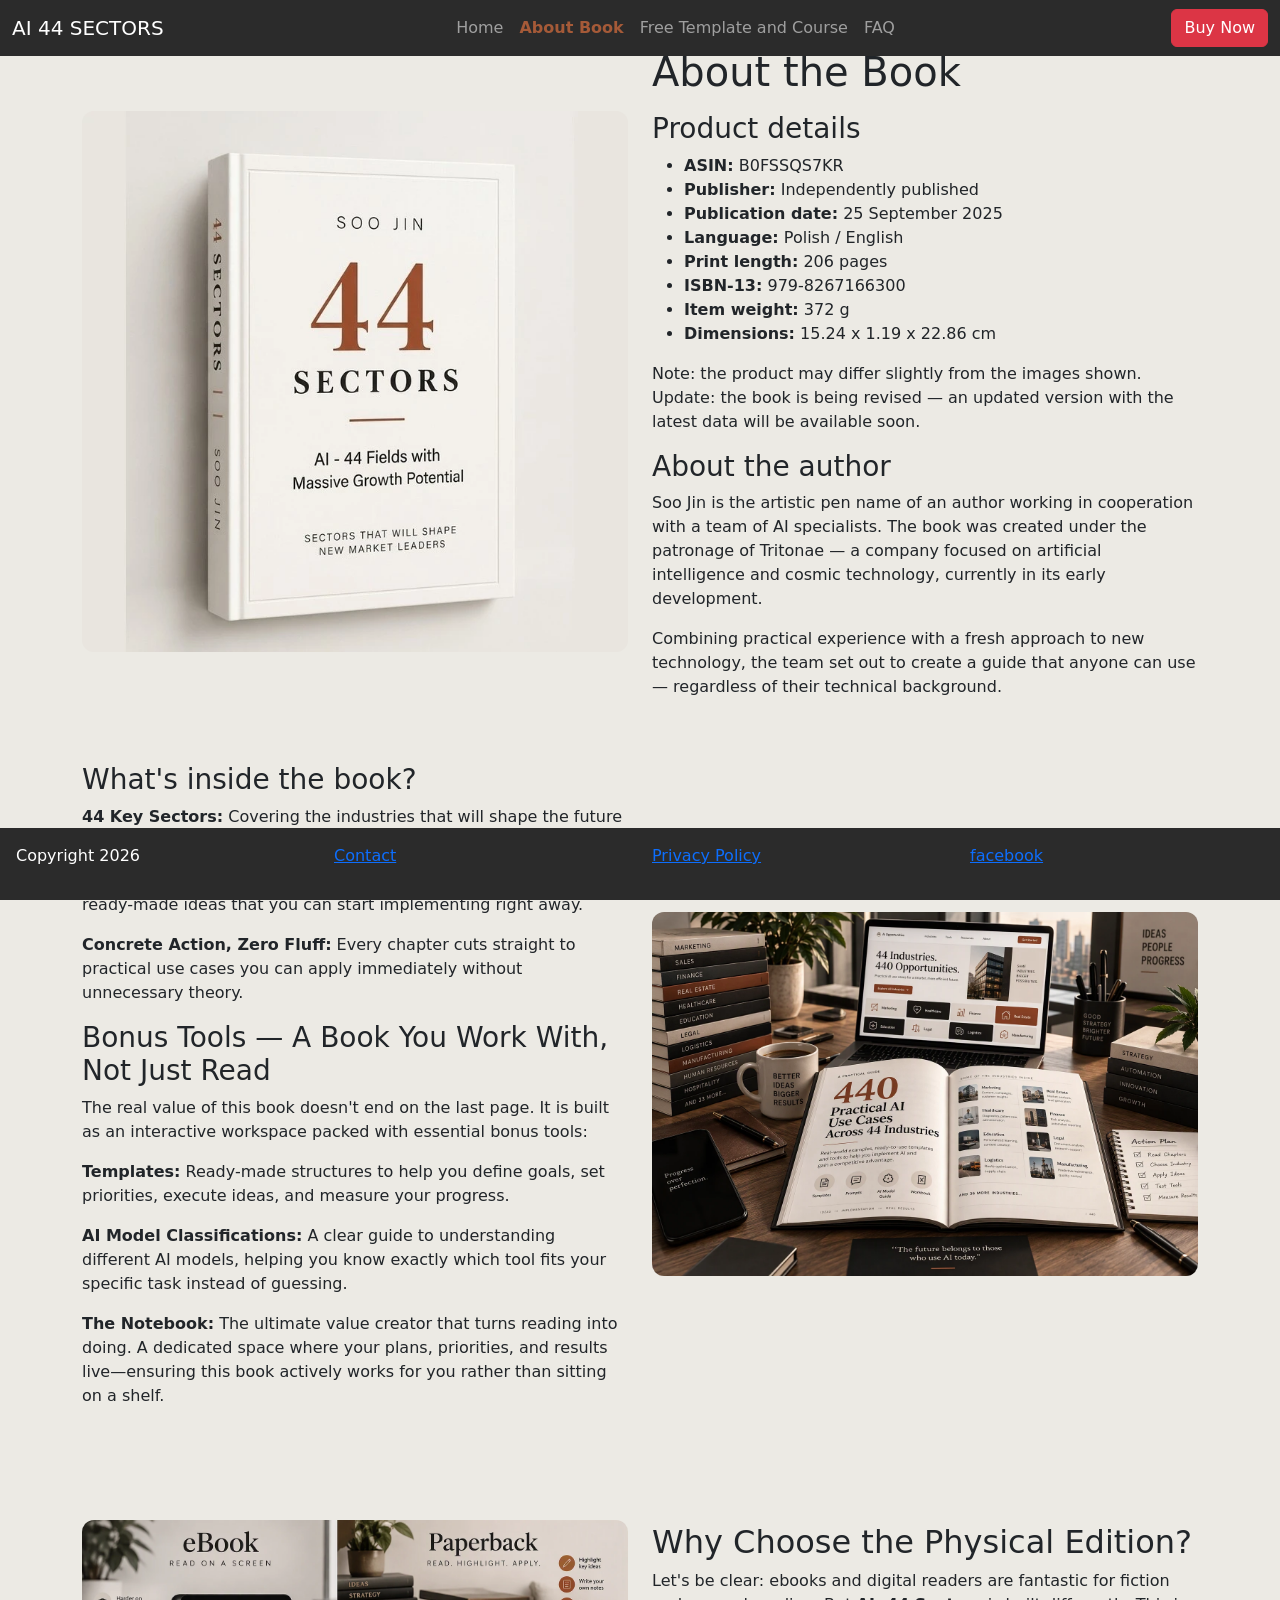
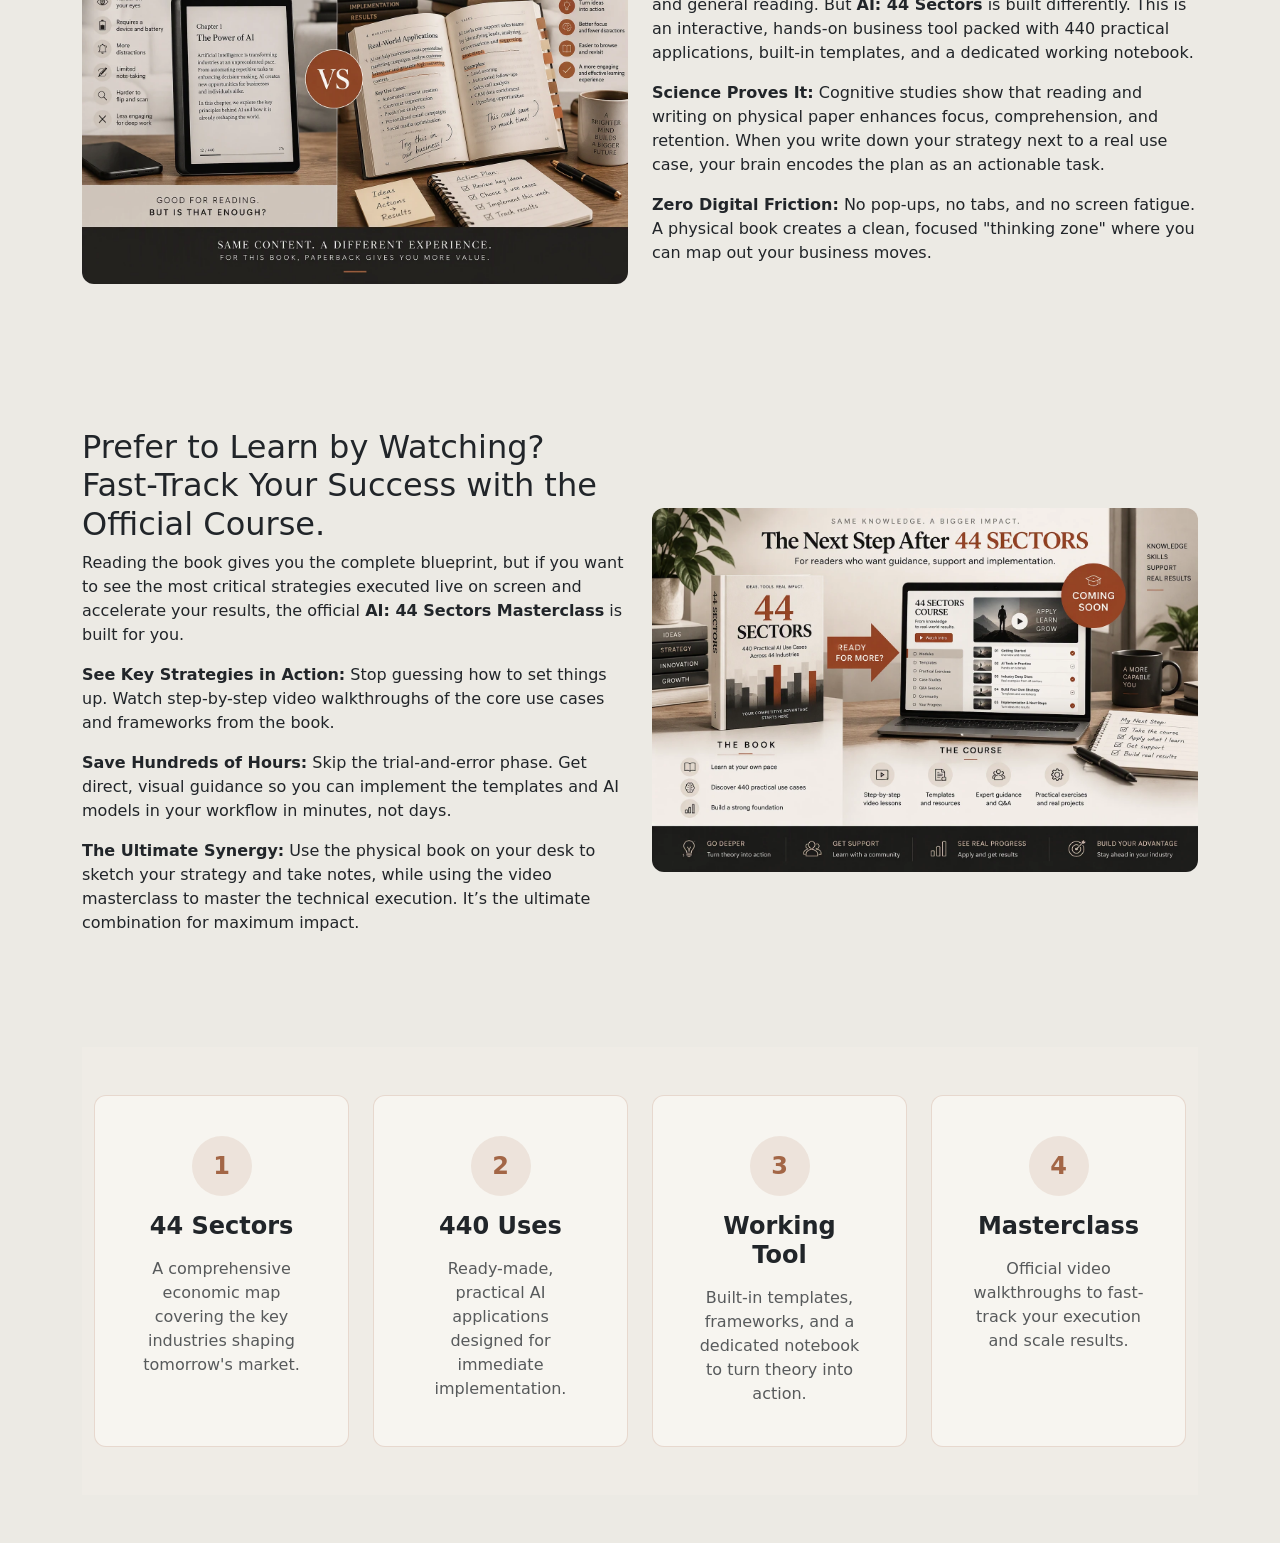
==== commit 2e3f2975: "change- now all is webl photos" ====
--- a/about-book.html
+++ b/about-book.html
@@ -47,7 +47,7 @@
 
   <div class="row align-items-center mb-5">
     <div class="col-12 col-md-6 text-center">
-      <img src="assets/images/book777.jpg" alt="44 Sectors" class="hero-img book-zoom rogi-rogi" loading="lazy">
+      <img src="assets/images/book777.webp" alt="44 Sectors" class="hero-img book-zoom rogi-rogi" loading="lazy">
     </div>
 
     <!-- section 1 (box 2 right side - text) -->
@@ -127,14 +127,14 @@
 
     <!-- section 2 (box 2 right side - photo) -->
     <div class="col-12 col-md-6 order-1 order-md-2 text-center">
-      <img src="assets/images/book2.png" alt="44 Sectors" class="hero-img book-zoom rogi-rogi" loading="lazy" >
+      <img src="assets/images/book2.webp" alt="44 Sectors" class="hero-img book-zoom rogi-rogi" loading="lazy" >
     </div>
   </div>
 
   <!-- section 3 (box 1 left side - photo) -->
   <div class="row align-items-center mt-5 mb-5 custom-block">
     <div class="col-12 col-md-6 text-center">
-      <img src="assets/images/book3.png" alt="44 Sectors" class="hero-img book-zoom rogi-rogi" loading="lazy" >
+      <img src="assets/images/book3.webp" alt="44 Sectors" class="hero-img book-zoom rogi-rogi" loading="lazy" >
     </div>
     <!-- section 3 (box 2 right side - text) -->
     <div class="col-12 col-md-6">
@@ -171,11 +171,11 @@
     </div>
     <!-- section 4 (box 2 right side - photo) -->
     <div class="col-12 col-md-6 order-1 order-md-2 text-center">
-      <img src="assets/images/book4.png" alt="44 Sectors" class="hero-img book-zoom rogi-rogi" loading="lazy">
-    </div>
-  </div>
-
-  <!-- section 5 = 5 boxes) -->
+      <img src="assets/images/book4.webp" alt="44 Sectors" class="hero-img book-zoom rogi-rogi" loading="lazy">
+    </div>
+  </div>
+
+  <!-- section 5 = 4 boxes) -->
   <section class="py-5" style="background-color: #efece6;">
   <div class="container">
     <div class="row g-4">
